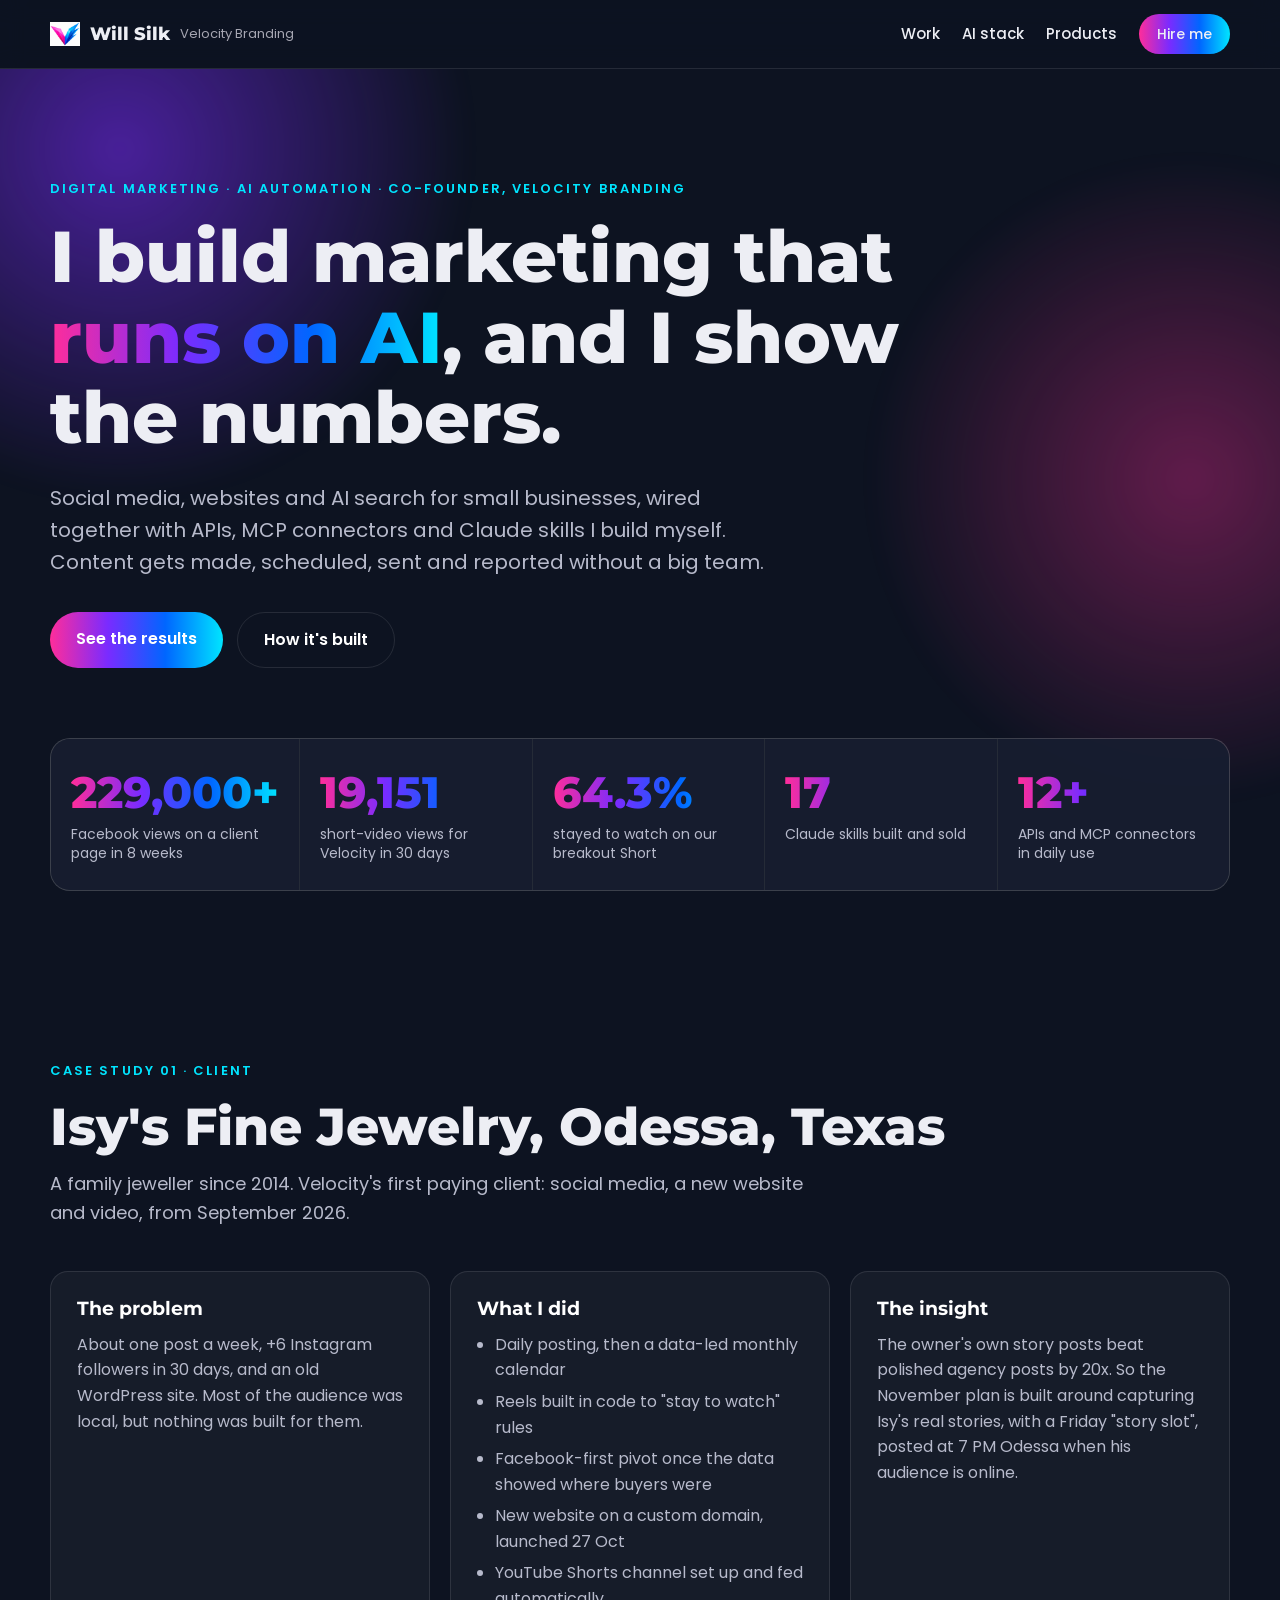
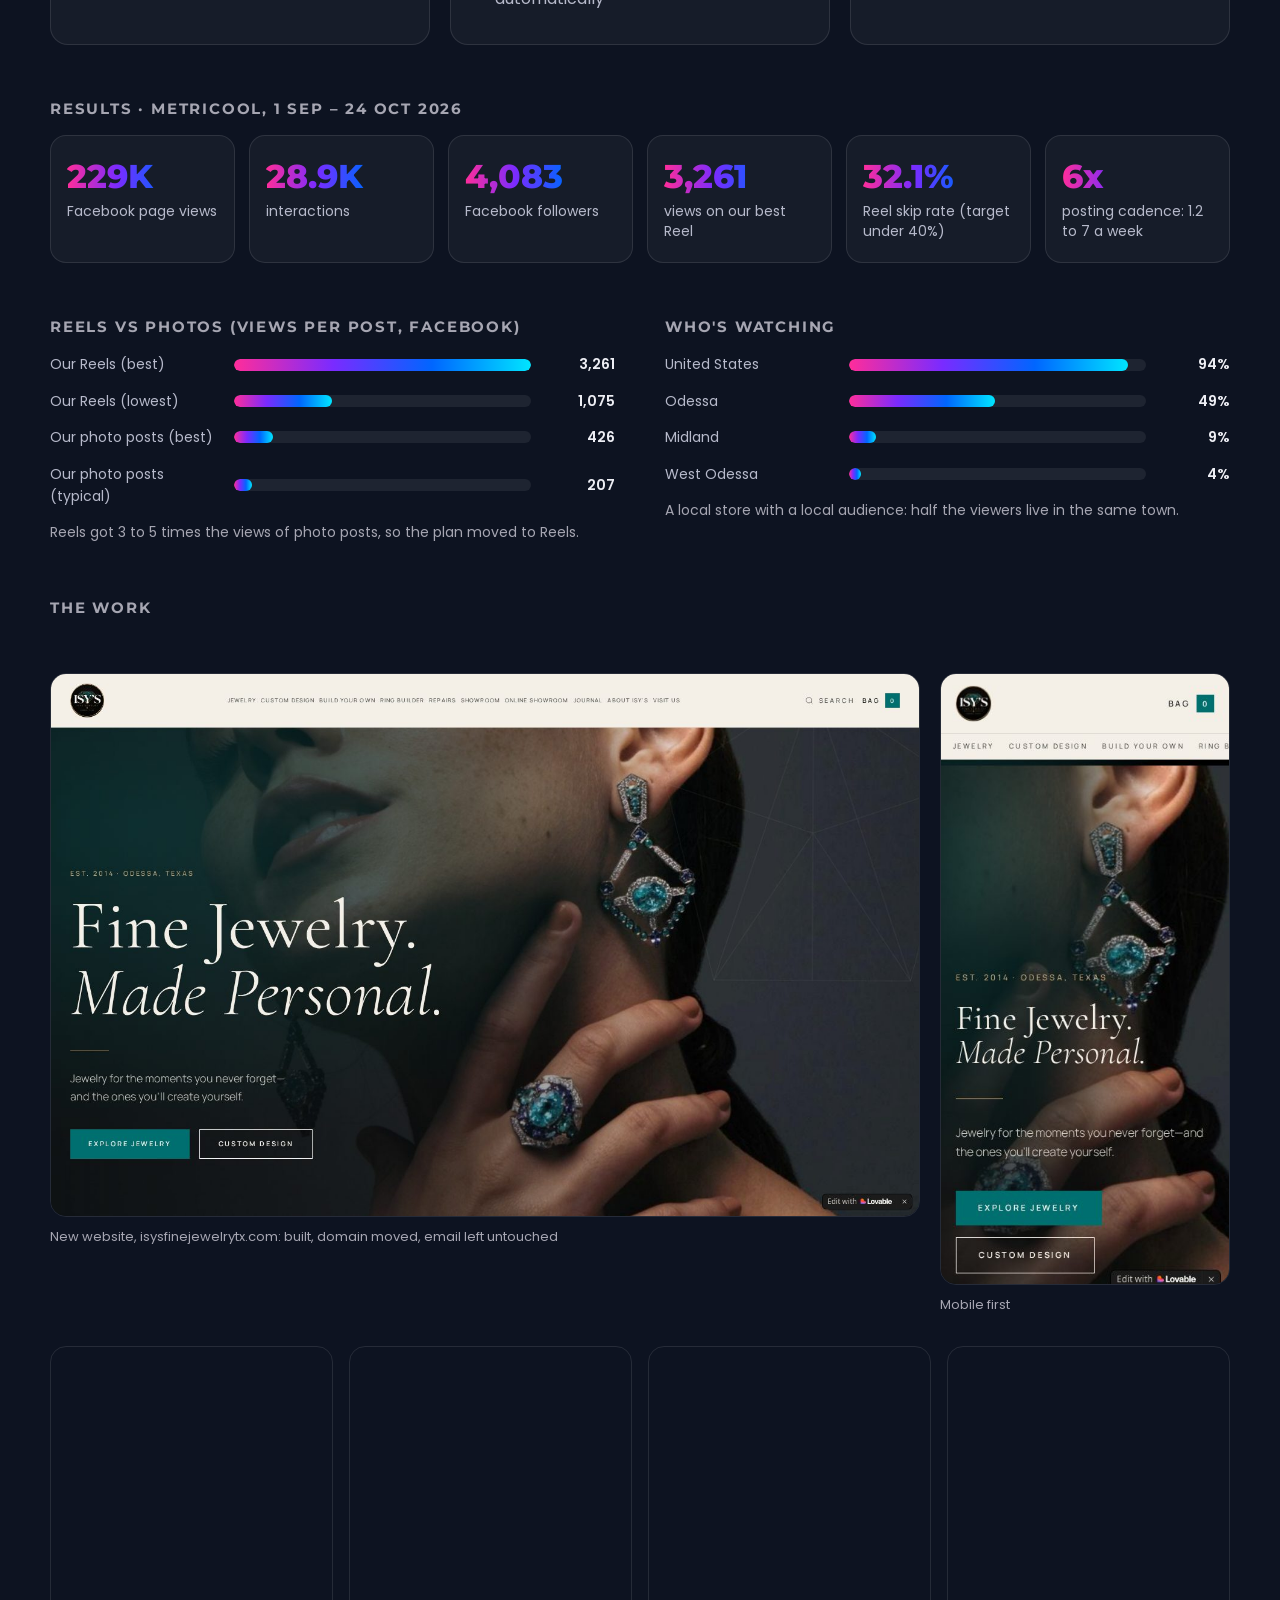
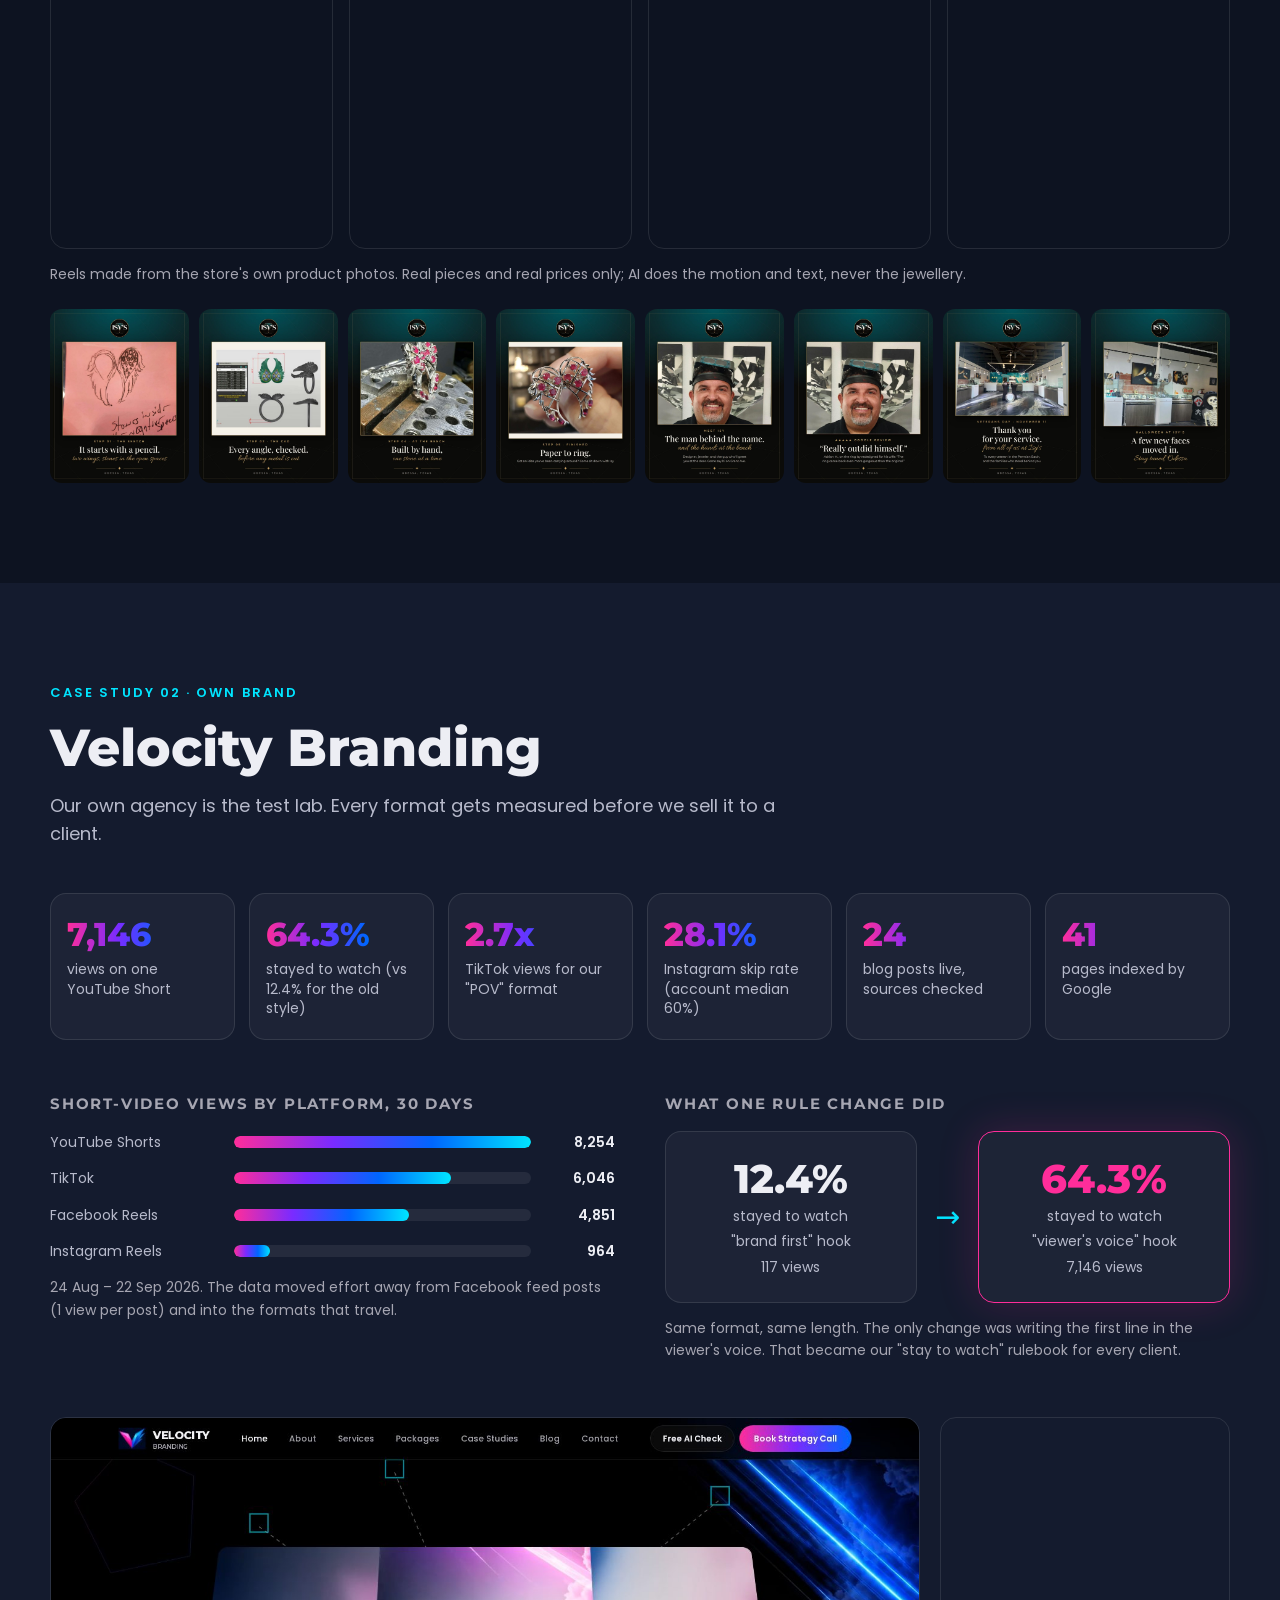
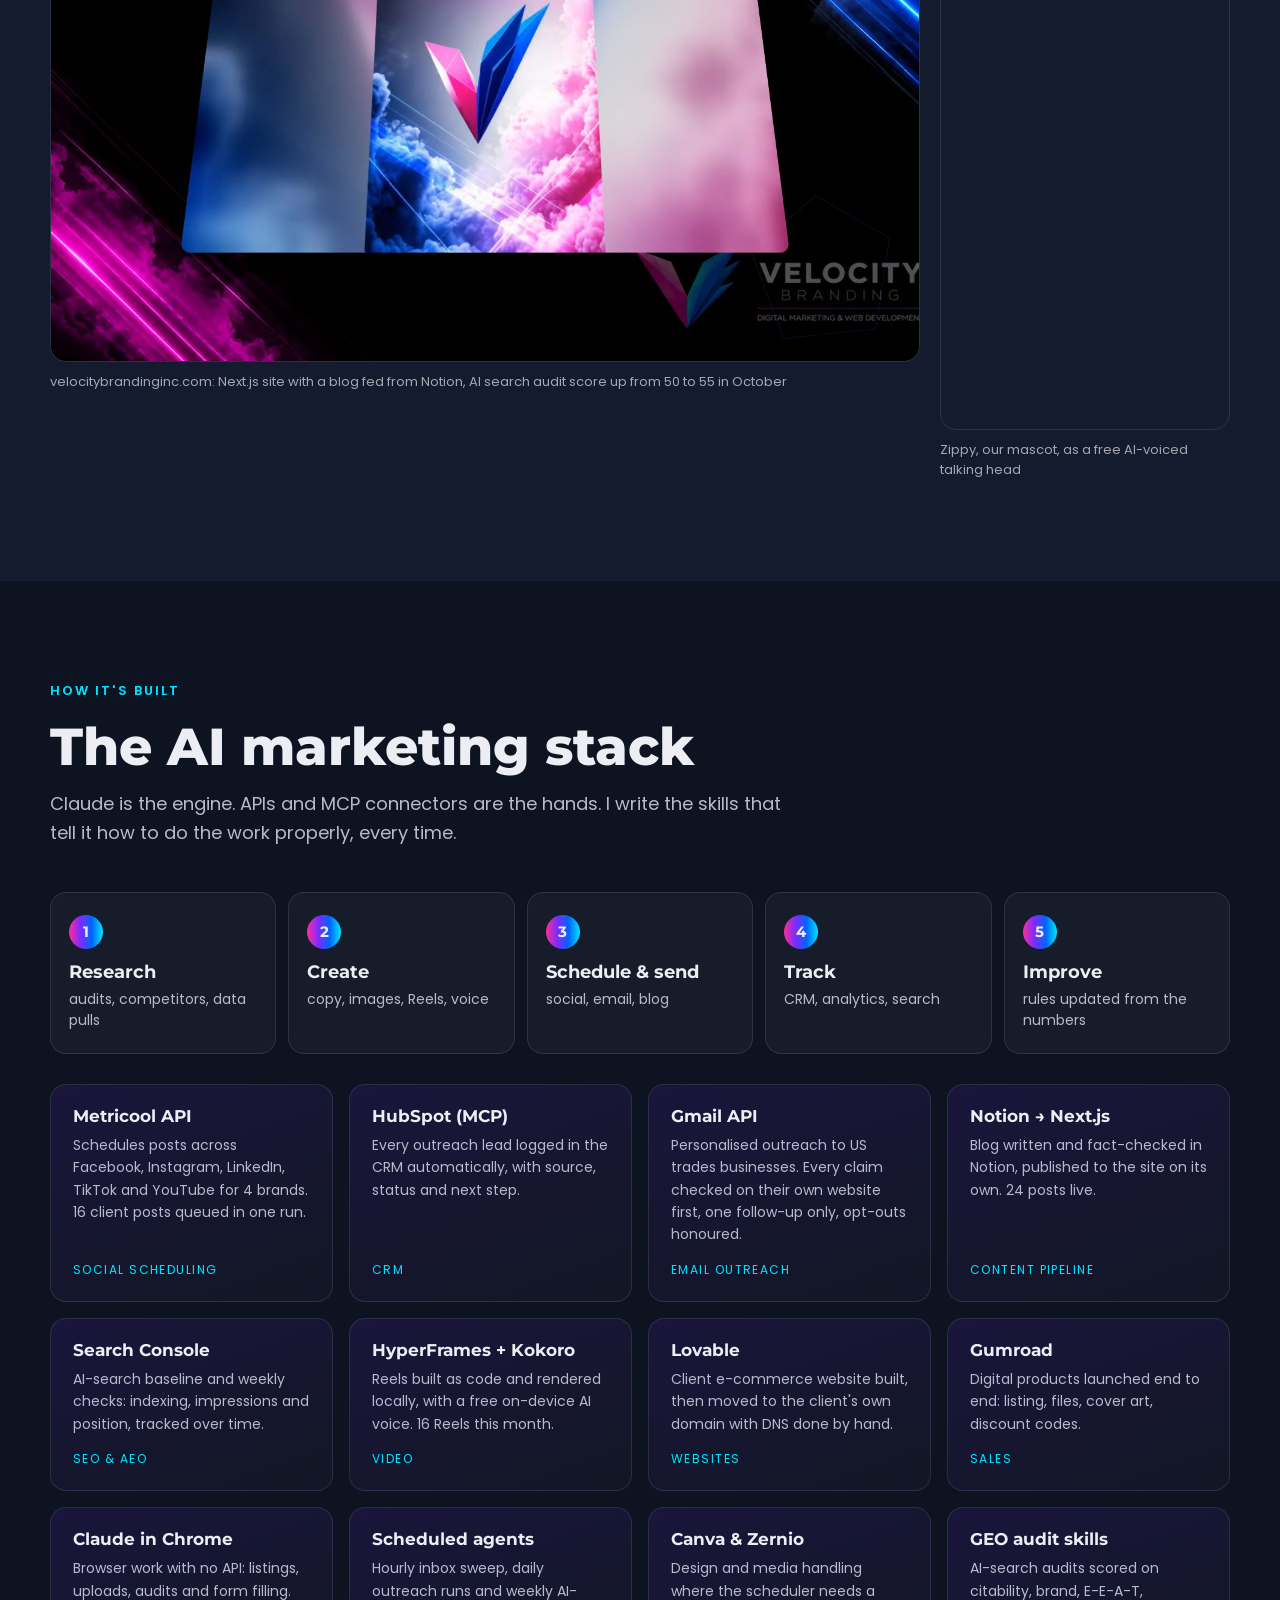
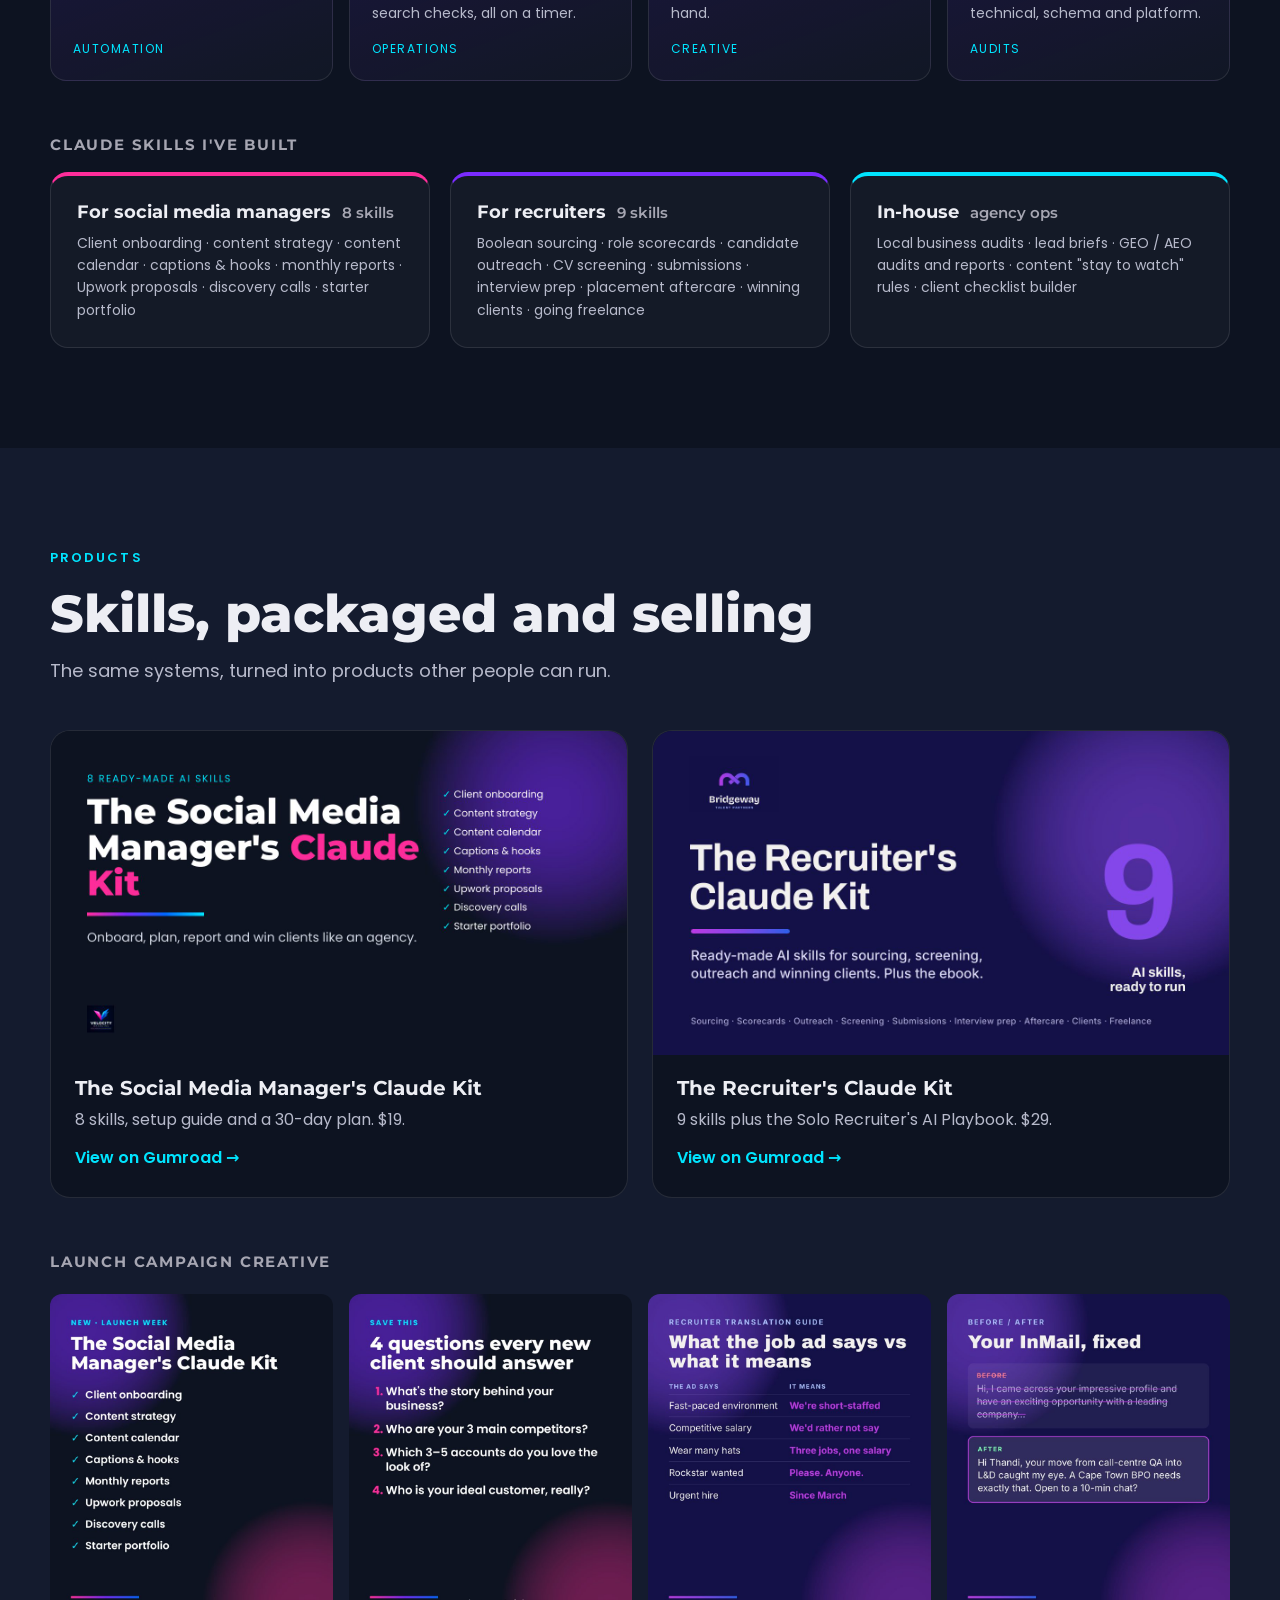
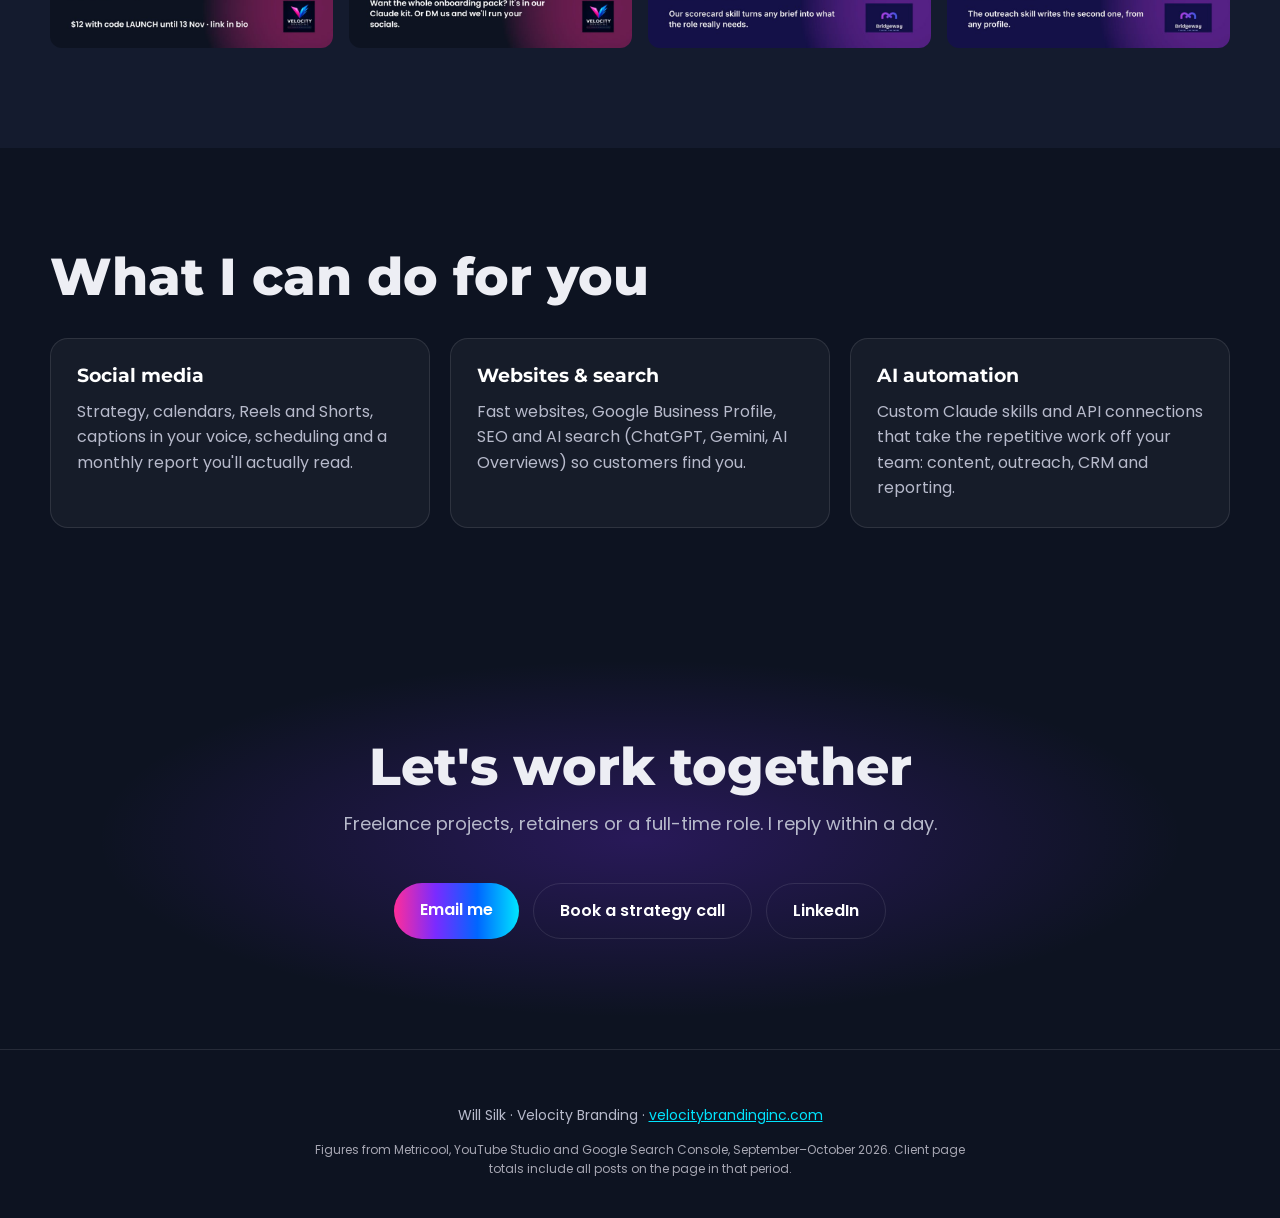
==== index.html @ 56f57a33 "Will Silk digital marketing and AI automation portfolio Co-Authored-By: Claude Opus 5.5 <noreply@ant" ====
<!doctype html>
<html lang="en">
<head>
<meta charset="utf-8">
<meta name="viewport" content="width=device-width, initial-scale=1">
<title>Will Silk · Digital Marketing &amp; AI Automation Portfolio | Velocity Branding</title>
<meta name="description" content="Portfolio of Will Silk, co-founder of Velocity Branding: social media, websites, AI search and Claude-powered marketing automation, with real results.">
<meta property="og:title" content="Will Silk · Digital Marketing & AI Automation Portfolio">
<meta property="og:description" content="Real results from Isy's Fine Jewelry and Velocity Branding, plus the API and Claude skill stack behind them.">
<meta property="og:image" content="assets/img/site-isys.jpg">
<link rel="icon" href="assets/img/vel-icon.png">
<link rel="preconnect" href="https://fonts.googleapis.com">
<link href="https://fonts.googleapis.com/css2?family=Montserrat:wght@600;700;800&family=Poppins:wght@400;500;600&display=swap" rel="stylesheet">
<link rel="stylesheet" href="assets/style.css">
</head>
<body>

<header class="nav">
  <a class="brand" href="#top"><img src="assets/img/vel-icon.png" alt=""><span>Will Silk</span><small>Velocity Branding</small></a>
  <nav>
    <a href="#work">Work</a>
    <a href="#stack">AI stack</a>
    <a href="#products">Products</a>
    <a class="btn small" href="#contact">Hire me</a>
  </nav>
</header>

<main id="top">

<section class="hero">
  <div class="glow g1"></div><div class="glow g2"></div>
  <div class="wrap">
    <p class="eyebrow">Digital marketing · AI automation · Co-founder, Velocity Branding</p>
    <h1>I build marketing that <span class="grad">runs on AI</span>, and I show the numbers.</h1>
    <p class="lede">Social media, websites and AI search for small businesses, wired together with APIs, MCP connectors and Claude skills I build myself. Content gets made, scheduled, sent and reported without a big team.</p>
    <div class="ctas">
      <a class="btn" href="#work">See the results</a>
      <a class="btn ghost" href="#stack">How it's built</a>
    </div>
  </div>
  <div class="wrap stats">
    <div class="stat"><b data-count="229000" data-suffix="+">0</b><span>Facebook views on a client page in 8 weeks</span></div>
    <div class="stat"><b data-count="19151">0</b><span>short-video views for Velocity in 30 days</span></div>
    <div class="stat"><b data-count="64.3" data-decimals="1" data-suffix="%">0</b><span>stayed to watch on our breakout Short</span></div>
    <div class="stat"><b data-count="17">0</b><span>Claude skills built and sold</span></div>
    <div class="stat"><b data-count="12" data-suffix="+">0</b><span>APIs and MCP connectors in daily use</span></div>
  </div>
</section>

<!-- ============ CASE STUDY 1 ============ -->
<section id="work" class="case">
  <div class="wrap">
    <p class="eyebrow">Case study 01 · Client</p>
    <h2>Isy's Fine Jewelry, Odessa, Texas</h2>
    <p class="sub">A family jeweller since 2014. Velocity's first paying client: social media, a new website and video, from September 2026.</p>

    <div class="grid3">
      <div class="card"><h4>The problem</h4><p>About one post a week, +6 Instagram followers in 30 days, and an old WordPress site. Most of the audience was local, but nothing was built for them.</p></div>
      <div class="card"><h4>What I did</h4><ul>
        <li>Daily posting, then a data-led monthly calendar</li>
        <li>Reels built in code to "stay to watch" rules</li>
        <li>Facebook-first pivot once the data showed where buyers were</li>
        <li>New website on a custom domain, launched 27 Oct</li>
        <li>YouTube Shorts channel set up and fed automatically</li>
      </ul></div>
      <div class="card"><h4>The insight</h4><p>The owner's own story posts beat polished agency posts by 20x. So the November plan is built around capturing Isy's real stories, with a Friday "story slot", posted at 7 PM Odessa when his audience is online.</p></div>
    </div>

    <h3 class="mini">Results · Metricool, 1 Sep – 24 Oct 2026</h3>
    <div class="kpis">
      <div class="kpi"><b data-count="229" data-suffix="K">0</b><span>Facebook page views</span></div>
      <div class="kpi"><b data-count="28.9" data-decimals="1" data-suffix="K">0</b><span>interactions</span></div>
      <div class="kpi"><b data-count="4083">0</b><span>Facebook followers</span></div>
      <div class="kpi"><b data-count="3261">0</b><span>views on our best Reel</span></div>
      <div class="kpi"><b data-count="32.1" data-decimals="1" data-suffix="%">0</b><span>Reel skip rate (target under 40%)</span></div>
      <div class="kpi"><b data-count="6" data-suffix="x">0</b><span>posting cadence: 1.2 to 7 a week</span></div>
    </div>

    <div class="split">
      <div>
        <h3 class="mini">Reels vs photos (views per post, Facebook)</h3>
        <div class="bars">
          <div class="bar"><span>Our Reels (best)</span><i style="--w:100%"></i><em>3,261</em></div>
          <div class="bar"><span>Our Reels (lowest)</span><i style="--w:33%"></i><em>1,075</em></div>
          <div class="bar"><span>Our photo posts (best)</span><i style="--w:13%"></i><em>426</em></div>
          <div class="bar"><span>Our photo posts (typical)</span><i style="--w:6%"></i><em>207</em></div>
        </div>
        <p class="note">Reels got 3 to 5 times the views of photo posts, so the plan moved to Reels.</p>
      </div>
      <div>
        <h3 class="mini">Who's watching</h3>
        <div class="bars">
          <div class="bar"><span>United States</span><i style="--w:94%"></i><em>94%</em></div>
          <div class="bar"><span>Odessa</span><i style="--w:49%"></i><em>49%</em></div>
          <div class="bar"><span>Midland</span><i style="--w:9%"></i><em>9%</em></div>
          <div class="bar"><span>West Odessa</span><i style="--w:4%"></i><em>4%</em></div>
        </div>
        <p class="note">A local store with a local audience: half the viewers live in the same town.</p>
      </div>
    </div>

    <h3 class="mini">The work</h3>
    <div class="shots">
      <figure class="wide"><img src="assets/img/site-isys.jpg" alt="Isy's Fine Jewelry new website homepage" loading="lazy"><figcaption>New website, isysfinejewelrytx.com: built, domain moved, email left untouched</figcaption></figure>
      <figure class="phone"><img src="assets/img/site-isys-mobile.jpg" alt="Isy's website on mobile" loading="lazy"><figcaption>Mobile first</figcaption></figure>
    </div>
    <div class="reels">
      <video src="assets/video/isys-hoops.mp4" muted loop playsinline autoplay preload="metadata"></video>
      <video src="assets/video/isys-wings.mp4" muted loop playsinline autoplay preload="metadata"></video>
      <video src="assets/video/isys-clovers.mp4" muted loop playsinline autoplay preload="metadata"></video>
      <video src="assets/video/isys-yellow-halo.mp4" muted loop playsinline autoplay preload="metadata"></video>
    </div>
    <p class="note">Reels made from the store's own product photos. Real pieces and real prices only; AI does the motion and text, never the jewellery.</p>
    <div class="gallery">
      <img src="assets/img/isys-ring-2-sketch.jpg" alt="Custom ring sketch" loading="lazy">
      <img src="assets/img/isys-ring-3-cad.jpg" alt="Custom ring CAD" loading="lazy">
      <img src="assets/img/isys-ring-5-bench.jpg" alt="Ring at the bench" loading="lazy">
      <img src="assets/img/isys-ring-6-finished.jpg" alt="Finished custom ring" loading="lazy">
      <img src="assets/img/isys-nov-meet-isy.jpg" alt="Meet Isy flyer" loading="lazy">
      <img src="assets/img/isys-nov-review-2.jpg" alt="Google review flyer" loading="lazy">
      <img src="assets/img/isys-nov-veterans-day.jpg" alt="Veterans Day flyer" loading="lazy">
      <img src="assets/img/isys-halloween-teaser.jpg" alt="Halloween teaser" loading="lazy">
    </div>
  </div>
</section>

<!-- ============ CASE STUDY 2 ============ -->
<section class="case alt">
  <div class="wrap">
    <p class="eyebrow">Case study 02 · Own brand</p>
    <h2>Velocity Branding</h2>
    <p class="sub">Our own agency is the test lab. Every format gets measured before we sell it to a client.</p>

    <div class="kpis">
      <div class="kpi"><b data-count="7146">0</b><span>views on one YouTube Short</span></div>
      <div class="kpi"><b data-count="64.3" data-decimals="1" data-suffix="%">0</b><span>stayed to watch (vs 12.4% for the old style)</span></div>
      <div class="kpi"><b data-count="2.7" data-decimals="1" data-suffix="x">0</b><span>TikTok views for our "POV" format</span></div>
      <div class="kpi"><b data-count="28.1" data-decimals="1" data-suffix="%">0</b><span>Instagram skip rate (account median 60%)</span></div>
      <div class="kpi"><b data-count="24">0</b><span>blog posts live, sources checked</span></div>
      <div class="kpi"><b data-count="41">0</b><span>pages indexed by Google</span></div>
    </div>

    <div class="split">
      <div>
        <h3 class="mini">Short-video views by platform, 30 days</h3>
        <div class="bars">
          <div class="bar"><span>YouTube Shorts</span><i style="--w:100%"></i><em>8,254</em></div>
          <div class="bar"><span>TikTok</span><i style="--w:73%"></i><em>6,046</em></div>
          <div class="bar"><span>Facebook Reels</span><i style="--w:59%"></i><em>4,851</em></div>
          <div class="bar"><span>Instagram Reels</span><i style="--w:12%"></i><em>964</em></div>
        </div>
        <p class="note">24 Aug – 22 Sep 2026. The data moved effort away from Facebook feed posts (1 view per post) and into the formats that travel.</p>
      </div>
      <div>
        <h3 class="mini">What one rule change did</h3>
        <div class="vs">
          <div><b>12.4%</b><span>stayed to watch<br>"brand first" hook<br>117 views</span></div>
          <div class="arrow">→</div>
          <div class="win"><b>64.3%</b><span>stayed to watch<br>"viewer's voice" hook<br>7,146 views</span></div>
        </div>
        <p class="note">Same format, same length. The only change was writing the first line in the viewer's voice. That became our "stay to watch" rulebook for every client.</p>
      </div>
    </div>

    <div class="shots">
      <figure class="wide"><img src="assets/img/site-velocity.jpg" alt="Velocity Branding website" loading="lazy"><figcaption>velocitybrandinginc.com: Next.js site with a blog fed from Notion, AI search audit score up from 50 to 55 in October</figcaption></figure>
      <figure class="phone"><video src="assets/video/vel-zippy.mp4" muted loop playsinline autoplay preload="metadata"></video><figcaption>Zippy, our mascot, as a free AI-voiced talking head</figcaption></figure>
    </div>
  </div>
</section>

<!-- ============ AI STACK ============ -->
<section id="stack" class="stack">
  <div class="wrap">
    <p class="eyebrow">How it's built</p>
    <h2>The AI marketing stack</h2>
    <p class="sub">Claude is the engine. APIs and MCP connectors are the hands. I write the skills that tell it how to do the work properly, every time.</p>

    <div class="flow">
      <div><b>1</b>Research<span>audits, competitors, data pulls</span></div>
      <div><b>2</b>Create<span>copy, images, Reels, voice</span></div>
      <div><b>3</b>Schedule &amp; send<span>social, email, blog</span></div>
      <div><b>4</b>Track<span>CRM, analytics, search</span></div>
      <div><b>5</b>Improve<span>rules updated from the numbers</span></div>
    </div>

    <div class="tools">
      <div class="tool"><h4>Metricool API</h4><p>Schedules posts across Facebook, Instagram, LinkedIn, TikTok and YouTube for 4 brands. 16 client posts queued in one run.</p><em>Social scheduling</em></div>
      <div class="tool"><h4>HubSpot (MCP)</h4><p>Every outreach lead logged in the CRM automatically, with source, status and next step.</p><em>CRM</em></div>
      <div class="tool"><h4>Gmail API</h4><p>Personalised outreach to US trades businesses. Every claim checked on their own website first, one follow-up only, opt-outs honoured.</p><em>Email outreach</em></div>
      <div class="tool"><h4>Notion → Next.js</h4><p>Blog written and fact-checked in Notion, published to the site on its own. 24 posts live.</p><em>Content pipeline</em></div>
      <div class="tool"><h4>Search Console</h4><p>AI-search baseline and weekly checks: indexing, impressions and position, tracked over time.</p><em>SEO &amp; AEO</em></div>
      <div class="tool"><h4>HyperFrames + Kokoro</h4><p>Reels built as code and rendered locally, with a free on-device AI voice. 16 Reels this month.</p><em>Video</em></div>
      <div class="tool"><h4>Lovable</h4><p>Client e-commerce website built, then moved to the client's own domain with DNS done by hand.</p><em>Websites</em></div>
      <div class="tool"><h4>Gumroad</h4><p>Digital products launched end to end: listing, files, cover art, discount codes.</p><em>Sales</em></div>
      <div class="tool"><h4>Claude in Chrome</h4><p>Browser work with no API: listings, uploads, audits and form filling.</p><em>Automation</em></div>
      <div class="tool"><h4>Scheduled agents</h4><p>Hourly inbox sweep, daily outreach runs and weekly AI-search checks, all on a timer.</p><em>Operations</em></div>
      <div class="tool"><h4>Canva &amp; Zernio</h4><p>Design and media handling where the scheduler needs a hand.</p><em>Creative</em></div>
      <div class="tool"><h4>GEO audit skills</h4><p>AI-search audits scored on citability, brand, E-E-A-T, technical, schema and platform.</p><em>Audits</em></div>
    </div>

    <h3 class="mini">Claude skills I've built</h3>
    <div class="skills">
      <div><h4>For social media managers <small>8 skills</small></h4><p>Client onboarding · content strategy · content calendar · captions &amp; hooks · monthly reports · Upwork proposals · discovery calls · starter portfolio</p></div>
      <div><h4>For recruiters <small>9 skills</small></h4><p>Boolean sourcing · role scorecards · candidate outreach · CV screening · submissions · interview prep · placement aftercare · winning clients · going freelance</p></div>
      <div><h4>In-house <small>agency ops</small></h4><p>Local business audits · lead briefs · GEO / AEO audits and reports · content "stay to watch" rules · client checklist builder</p></div>
    </div>
  </div>
</section>

<!-- ============ PRODUCTS ============ -->
<section id="products" class="products">
  <div class="wrap">
    <p class="eyebrow">Products</p>
    <h2>Skills, packaged and selling</h2>
    <p class="sub">The same systems, turned into products other people can run.</p>
    <div class="prod">
      <a class="pcard" href="https://velocitybrand.gumroad.com/l/eikxg" target="_blank" rel="noopener">
        <img src="assets/img/kit-smm.jpg" alt="The Social Media Manager's Claude Kit" loading="lazy">
        <div><h4>The Social Media Manager's Claude Kit</h4><p>8 skills, setup guide and a 30-day plan. $19.</p><span>View on Gumroad →</span></div>
      </a>
      <a class="pcard" href="https://velocitybrand.gumroad.com/l/iprdfx" target="_blank" rel="noopener">
        <img src="assets/img/kit-recruiter.jpg" alt="The Recruiter's Claude Kit" loading="lazy">
        <div><h4>The Recruiter's Claude Kit</h4><p>9 skills plus the Solo Recruiter's AI Playbook. $29.</p><span>View on Gumroad →</span></div>
      </a>
    </div>
    <h3 class="mini">Launch campaign creative</h3>
    <div class="gallery four">
      <img src="assets/img/vel-i1-launch.jpg" alt="Kit launch post" loading="lazy">
      <img src="assets/img/vel-i2-questions.jpg" alt="Four onboarding questions post" loading="lazy">
      <img src="assets/img/bw-i1-job-ad.jpg" alt="Job ad translation post" loading="lazy">
      <img src="assets/img/bw-i2-outreach.jpg" alt="Before and after outreach post" loading="lazy">
    </div>
  </div>
</section>

<!-- ============ SERVICES ============ -->
<section class="services">
  <div class="wrap">
    <h2>What I can do for you</h2>
    <div class="grid3">
      <div class="card"><h4>Social media</h4><p>Strategy, calendars, Reels and Shorts, captions in your voice, scheduling and a monthly report you'll actually read.</p></div>
      <div class="card"><h4>Websites &amp; search</h4><p>Fast websites, Google Business Profile, SEO and AI search (ChatGPT, Gemini, AI Overviews) so customers find you.</p></div>
      <div class="card"><h4>AI automation</h4><p>Custom Claude skills and API connections that take the repetitive work off your team: content, outreach, CRM and reporting.</p></div>
    </div>
  </div>
</section>

<section id="contact" class="contact">
  <div class="wrap">
    <h2>Let's work together</h2>
    <p class="sub">Freelance projects, retainers or a full-time role. I reply within a day.</p>
    <div class="ctas center">
      <a class="btn" href="mailto:marketing.velocitybranding@gmail.com">Email me</a>
      <a class="btn ghost" href="https://velocitybrandinginc.com/contact" target="_blank" rel="noopener">Book a strategy call</a>
      <a class="btn ghost" href="https://www.linkedin.com/in/willsilk" target="_blank" rel="noopener">LinkedIn</a>
    </div>
  </div>
</section>

</main>

<footer>
  <p>Will Silk · Velocity Branding · <a href="https://velocitybrandinginc.com">velocitybrandinginc.com</a></p>
  <p class="small">Figures from Metricool, YouTube Studio and Google Search Console, September–October 2026. Client page totals include all posts on the page in that period.</p>
</footer>

<script src="assets/main.js"></script>
</body>
</html>
---- assets/style.css ----
:root {
  --ink: #0D1321; --ink2: #141b2e; --line: rgba(255,255,255,.1);
  --pink: #FF2D9A; --purple: #7A2BFF; --blue: #0066FF; --cyan: #00E5FF; --grey: #A6A6B2;
  --text: #EDEEF4; --muted: #b7bacb;
  --grad: linear-gradient(90deg, var(--pink), var(--purple), var(--blue), var(--cyan));
}
* { box-sizing: border-box; }
html { scroll-behavior: smooth; }
body { margin: 0; background: var(--ink); color: var(--text); font: 16px/1.6 Poppins, system-ui, sans-serif; -webkit-font-smoothing: antialiased; }
img, video { max-width: 100%; display: block; }
a { color: var(--cyan); }
h1, h2, h3, h4 { font-family: Montserrat, sans-serif; line-height: 1.12; margin: 0; }
.wrap { width: min(1180px, 100% - 32px); margin: 0 auto; position: relative; }

/* nav */
.nav { position: sticky; top: 0; z-index: 10; display: flex; align-items: center; justify-content: space-between; gap: 16px;
  padding: 14px max(16px, calc((100% - 1180px) / 2)); background: rgba(13,19,33,.82); backdrop-filter: blur(12px); border-bottom: 1px solid var(--line); }
.brand { display: flex; align-items: center; gap: 10px; color: var(--text); text-decoration: none; }
.brand img { width: 30px; }
.brand span { font: 800 18px Montserrat; }
.brand small { color: var(--grey); font-size: 13px; }
.nav nav { display: flex; align-items: center; gap: 22px; }
.nav nav a { color: var(--text); text-decoration: none; font-weight: 500; font-size: 15px; }
.nav nav a:hover { color: var(--cyan); }

.btn { display: inline-block; padding: 14px 26px; border-radius: 999px; background: var(--grad); color: #fff; font-weight: 600; text-decoration: none; transition: transform .2s, box-shadow .2s; }
.btn:hover { transform: translateY(-2px); box-shadow: 0 10px 30px rgba(255,45,154,.3); }
.btn.ghost { background: transparent; border: 1.5px solid var(--line); }
.btn.ghost:hover { border-color: var(--cyan); box-shadow: none; }
.btn.small { padding: 9px 18px; font-size: 14px; }

/* hero */
.hero { position: relative; overflow: hidden; padding: 110px 0 70px; }
.glow { position: absolute; border-radius: 50%; filter: blur(10px); pointer-events: none; }
.g1 { width: 760px; height: 760px; left: -260px; top: -300px; background: radial-gradient(circle, rgba(122,43,255,.55), transparent 65%); }
.g2 { width: 700px; height: 700px; right: -260px; top: 60px; background: radial-gradient(circle, rgba(255,45,154,.35), transparent 65%); }
.eyebrow { color: var(--cyan); text-transform: uppercase; letter-spacing: .16em; font-size: 13px; font-weight: 600; margin: 0 0 16px; }
.hero h1 { font-size: clamp(38px, 6vw, 72px); font-weight: 800; max-width: 920px; }
.grad { background: var(--grad); -webkit-background-clip: text; background-clip: text; color: transparent; }
.lede { font-size: clamp(17px, 2vw, 20px); color: var(--muted); max-width: 720px; margin: 24px 0 34px; }
.ctas { display: flex; flex-wrap: wrap; gap: 14px; }
.ctas.center { justify-content: center; }
.stats { display: grid; grid-template-columns: repeat(5, 1fr); gap: 1px; margin-top: 70px; background: var(--line); border: 1px solid var(--line); border-radius: 20px; overflow: hidden; }
.stat { background: rgba(20,27,46,.9); padding: 26px 20px; }
.stat b, .kpi b { display: block; font: 800 clamp(30px, 3.6vw, 44px) Montserrat; background: var(--grad); -webkit-background-clip: text; background-clip: text; color: transparent; }
.stat span, .kpi span { color: var(--muted); font-size: 14px; line-height: 1.4; display: block; margin-top: 6px; }

/* sections */
section { padding: 100px 0; }
.case.alt, .products { background: var(--ink2); }
h2 { font-size: clamp(32px, 4.4vw, 52px); font-weight: 800; }
.sub { color: var(--muted); font-size: 18px; max-width: 760px; margin: 14px 0 44px; }
h3.mini { font-size: 15px; text-transform: uppercase; letter-spacing: .12em; color: var(--grey); margin: 56px 0 18px; font-weight: 700; }
.grid3 { display: grid; grid-template-columns: repeat(3, 1fr); gap: 20px; }
.card { background: rgba(255,255,255,.04); border: 1px solid var(--line); border-radius: 18px; padding: 26px; }
.card h4 { font-size: 19px; margin-bottom: 12px; color: #fff; }
.card p, .card li { color: var(--muted); margin: 0; }
.card ul { margin: 0; padding-left: 18px; }
.card li { margin-bottom: 6px; }

.kpis { display: grid; grid-template-columns: repeat(6, 1fr); gap: 14px; }
.kpi { background: rgba(255,255,255,.04); border: 1px solid var(--line); border-radius: 16px; padding: 20px 16px; }
.kpi b { font-size: clamp(26px, 2.6vw, 36px); }

.split { display: grid; grid-template-columns: 1fr 1fr; gap: 50px; }
.bars { display: grid; gap: 14px; }
.bar { display: grid; grid-template-columns: 170px 1fr 70px; align-items: center; gap: 14px; font-size: 14px; }
.bar span { color: var(--muted); }
.bar i { height: 12px; border-radius: 99px; background: rgba(255,255,255,.07); position: relative; overflow: hidden; }
.bar i::after { content: ""; position: absolute; inset: 0; width: 0; background: var(--grad); border-radius: 99px; transition: width 1.4s cubic-bezier(.2,.8,.2,1); }
.bar.on i::after { width: var(--w); }
.bar em { font-style: normal; font-weight: 600; text-align: right; }
.note { color: var(--grey); font-size: 14px; margin: 14px 0 0; }

.vs { display: flex; align-items: center; gap: 18px; }
.vs > div { flex: 1; text-align: center; padding: 22px; border-radius: 16px; background: rgba(255,255,255,.04); border: 1px solid var(--line); }
.vs .arrow { flex: 0; background: none; border: 0; font-size: 30px; color: var(--cyan); padding: 0; }
.vs .win { border-color: var(--pink); box-shadow: 0 0 40px rgba(255,45,154,.18); }
.vs b { font: 800 40px Montserrat; display: block; }
.vs .win b { color: var(--pink); }
.vs span { color: var(--muted); font-size: 14px; }

.shots { display: grid; grid-template-columns: 3fr 1fr; gap: 20px; margin-top: 56px; align-items: start; }
figure { margin: 0; }
figure img, figure video { border-radius: 16px; border: 1px solid var(--line); width: 100%; }
.phone img, .phone video { aspect-ratio: 9/19; object-fit: cover; object-position: top; }
figcaption { color: var(--grey); font-size: 13px; margin-top: 10px; }
.reels { display: grid; grid-template-columns: repeat(4, 1fr); gap: 16px; margin-top: 30px; }
.reels video { border-radius: 16px; aspect-ratio: 9/16; object-fit: cover; border: 1px solid var(--line); width: 100%; }
.gallery { display: grid; grid-template-columns: repeat(8, 1fr); gap: 10px; margin-top: 24px; }
.gallery.four { grid-template-columns: repeat(4, 1fr); gap: 16px; }
.gallery img { border-radius: 12px; aspect-ratio: 4/5; object-fit: cover; width: 100%; transition: transform .3s; }
.gallery img:hover { transform: scale(1.04); }

/* stack */
.flow { display: grid; grid-template-columns: repeat(5, 1fr); gap: 12px; counter-reset: s; }
.flow div { position: relative; padding: 22px 18px; border-radius: 16px; background: rgba(255,255,255,.04); border: 1px solid var(--line); font: 700 18px Montserrat; }
.flow b { display: grid; place-items: center; width: 34px; height: 34px; border-radius: 50%; background: var(--grad); font-size: 15px; margin-bottom: 12px; }
.flow span { display: block; font: 400 14px Poppins; color: var(--muted); margin-top: 6px; }
.tools { display: grid; grid-template-columns: repeat(4, 1fr); gap: 16px; margin-top: 30px; }
.tool { padding: 22px; border-radius: 16px; background: linear-gradient(160deg, rgba(122,43,255,.12), rgba(255,255,255,.02)); border: 1px solid var(--line); display: flex; flex-direction: column; }
.tool h4 { font-size: 17px; margin-bottom: 8px; }
.tool p { color: var(--muted); font-size: 14px; margin: 0 0 14px; flex: 1; }
.tool em { font-style: normal; font-size: 12px; text-transform: uppercase; letter-spacing: .12em; color: var(--cyan); }
.skills { display: grid; grid-template-columns: repeat(3, 1fr); gap: 20px; }
.skills div { padding: 26px; border-radius: 18px; border: 1px solid var(--line); border-top: 4px solid var(--pink); background: rgba(255,255,255,.03); }
.skills div:nth-child(2) { border-top-color: var(--purple); }
.skills div:nth-child(3) { border-top-color: var(--cyan); }
.skills h4 { font-size: 18px; margin-bottom: 10px; }
.skills small { color: var(--grey); font-weight: 600; margin-left: 6px; }
.skills p { color: var(--muted); font-size: 14px; margin: 0; }

/* products */
.prod { display: grid; grid-template-columns: 1fr 1fr; gap: 24px; }
.pcard { display: block; text-decoration: none; color: var(--text); border-radius: 20px; overflow: hidden; border: 1px solid var(--line); background: var(--ink); transition: transform .25s, border-color .25s; }
.pcard:hover { transform: translateY(-4px); border-color: var(--pink); }
.pcard div { padding: 22px 24px 26px; }
.pcard h4 { font-size: 20px; }
.pcard p { color: var(--muted); margin: 8px 0 12px; }
.pcard span { color: var(--cyan); font-weight: 600; }

.contact { text-align: center; padding: 110px 0; background: radial-gradient(ellipse at center, rgba(122,43,255,.25), transparent 60%); }
.contact .sub { margin-left: auto; margin-right: auto; }
footer { text-align: center; padding: 40px 16px; border-top: 1px solid var(--line); color: var(--muted); font-size: 14px; }
footer .small { font-size: 12px; color: var(--grey); max-width: 680px; margin: 8px auto 0; }

.reveal { opacity: 0; transform: translateY(24px); transition: opacity .7s, transform .7s; }
.reveal.on { opacity: 1; transform: none; }
@media (prefers-reduced-motion: reduce) { .reveal { opacity: 1; transform: none; transition: none; } .bar i::after { transition: none; } }

@media (max-width: 980px) {
  .stats { grid-template-columns: repeat(2, 1fr); }
  .stats .stat:last-child { grid-column: span 2; }
  .kpis { grid-template-columns: repeat(3, 1fr); }
  .grid3, .skills, .split, .prod { grid-template-columns: 1fr; }
  .tools { grid-template-columns: repeat(2, 1fr); }
  .flow { grid-template-columns: 1fr 1fr; }
  .gallery { grid-template-columns: repeat(4, 1fr); }
  .reels { grid-template-columns: repeat(2, 1fr); }
  .shots { grid-template-columns: 1fr; }
  .shots .phone { max-width: 280px; }
}
@media (max-width: 600px) {
  section { padding: 70px 0; }
  .hero { padding-top: 70px; }
  .nav nav a:not(.btn) { display: none; }
  .brand small { display: none; }
  .kpis { grid-template-columns: repeat(2, 1fr); }
  .tools, .flow { grid-template-columns: 1fr; }
  .gallery.four { grid-template-columns: repeat(2, 1fr); }
  .bar { grid-template-columns: 110px 1fr 56px; font-size: 13px; }
  .vs { flex-direction: column; }
  .vs .arrow { transform: rotate(90deg); }
}
.services h2 { margin-bottom: 32px; }
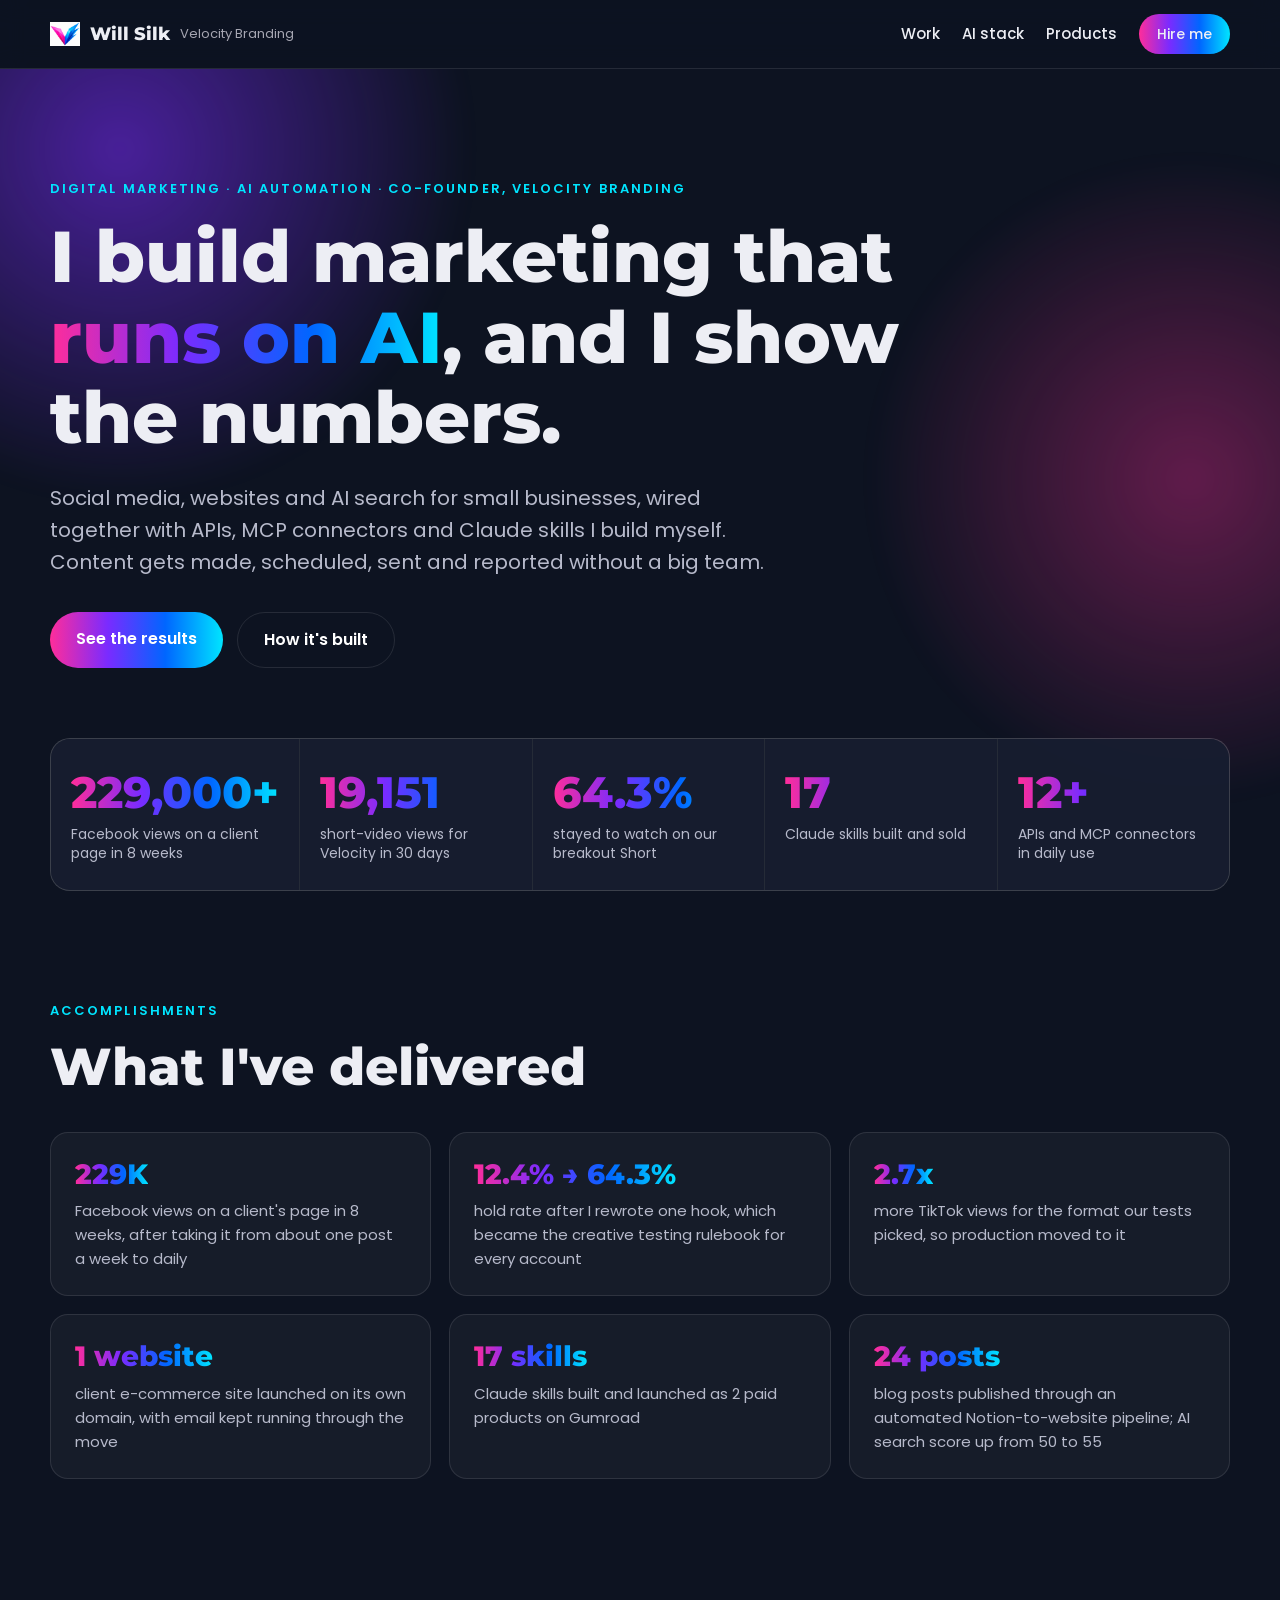
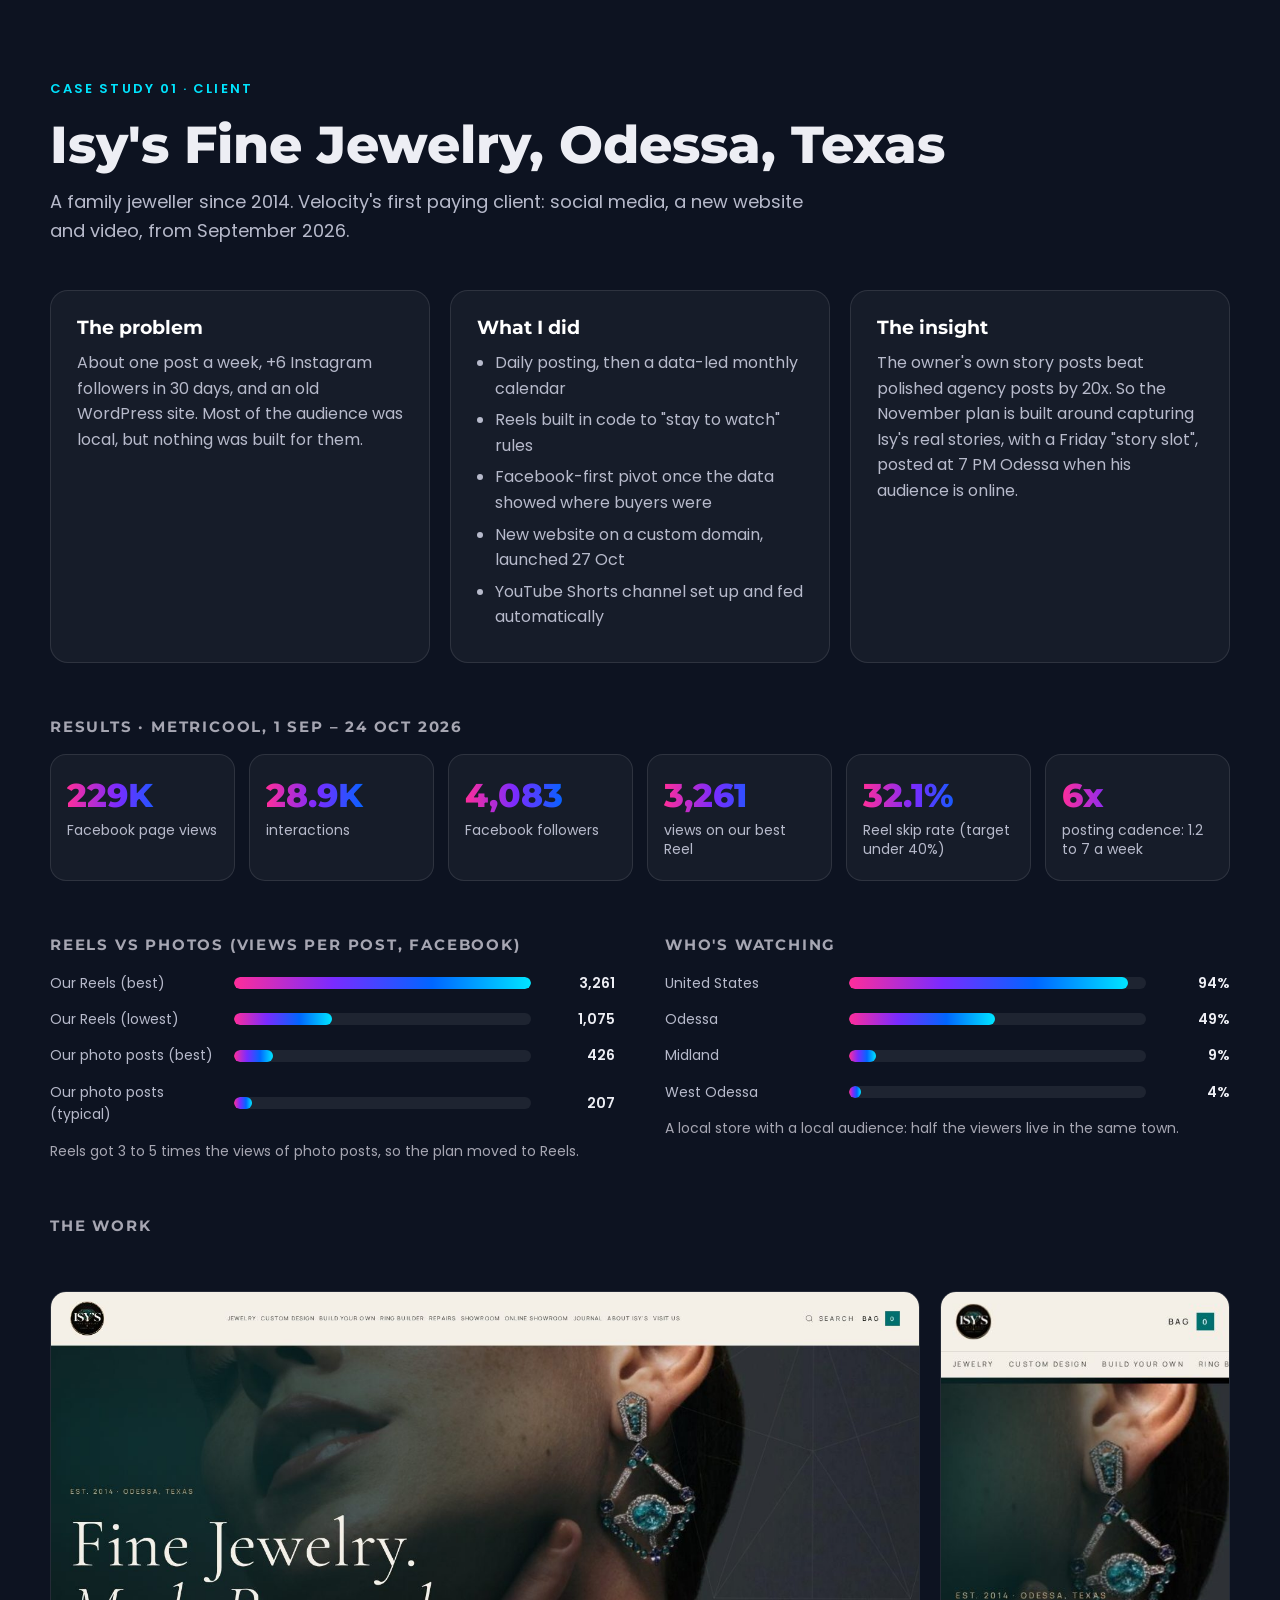
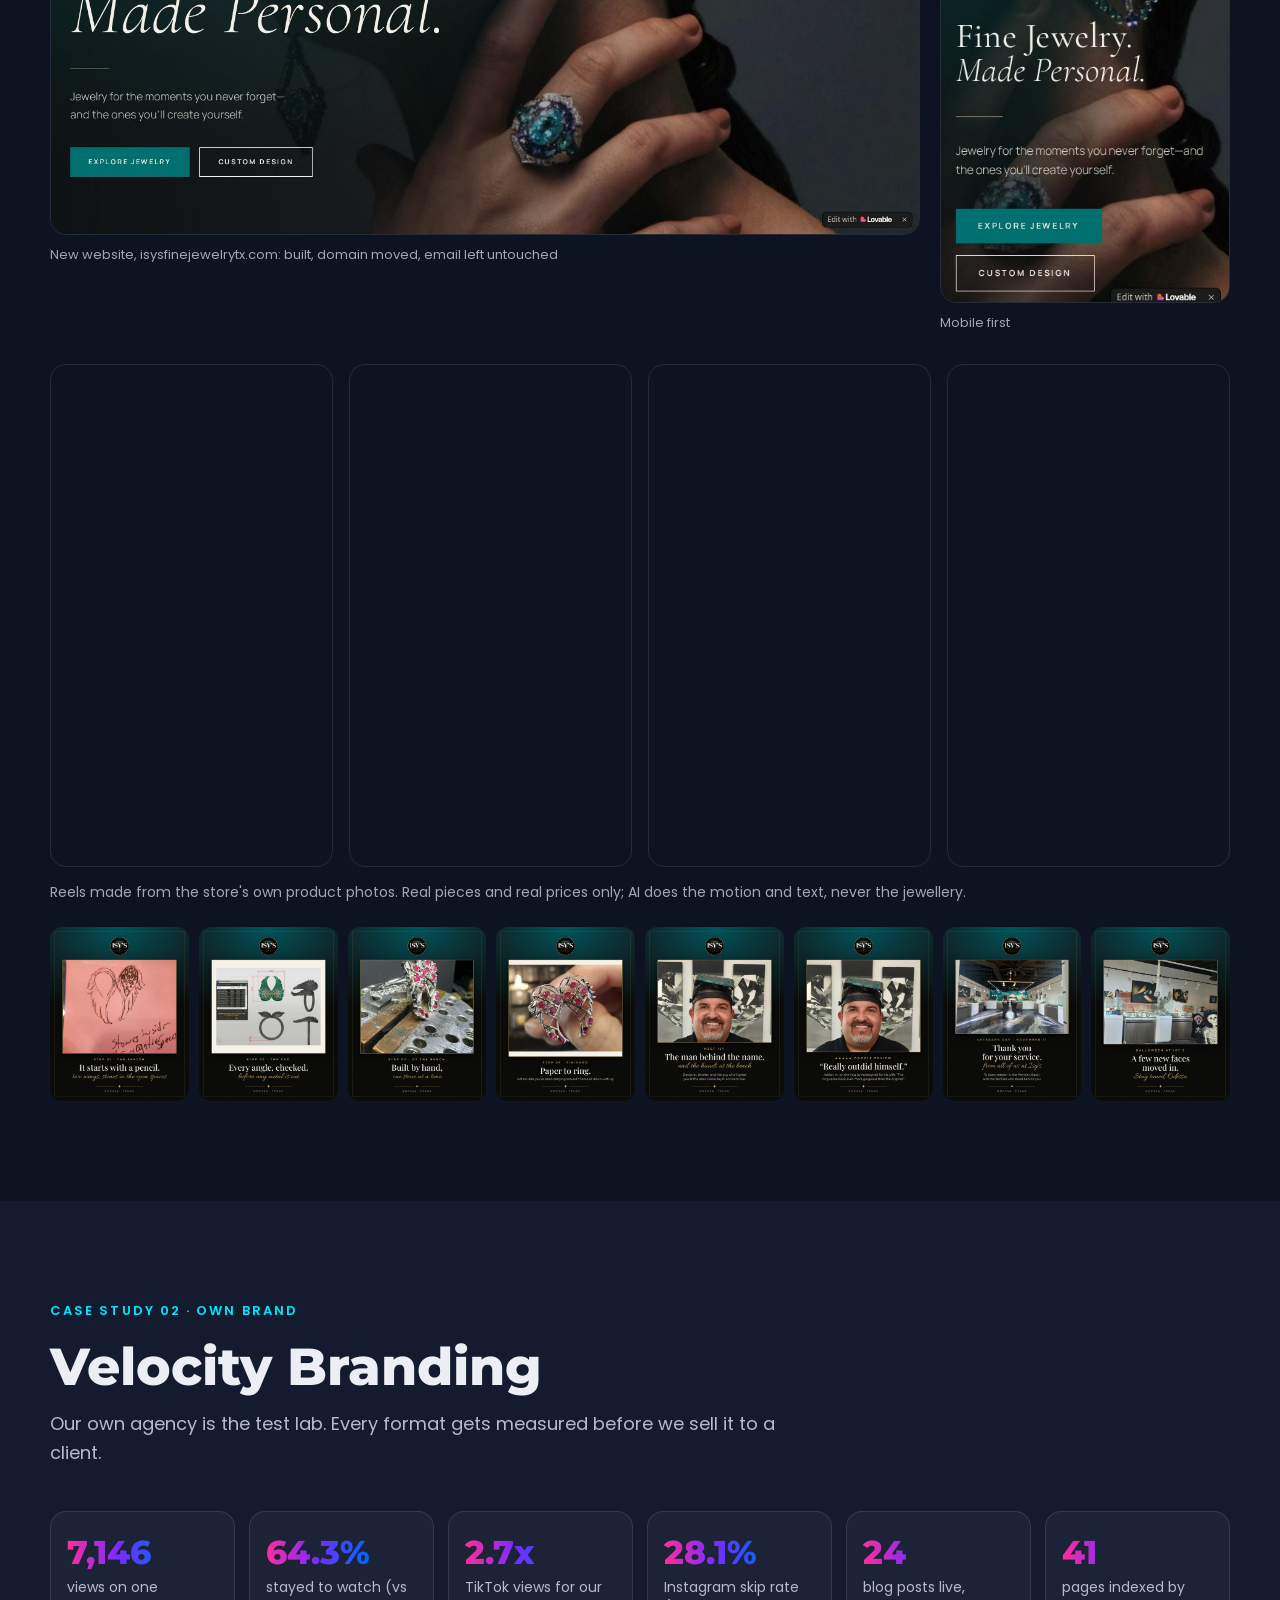
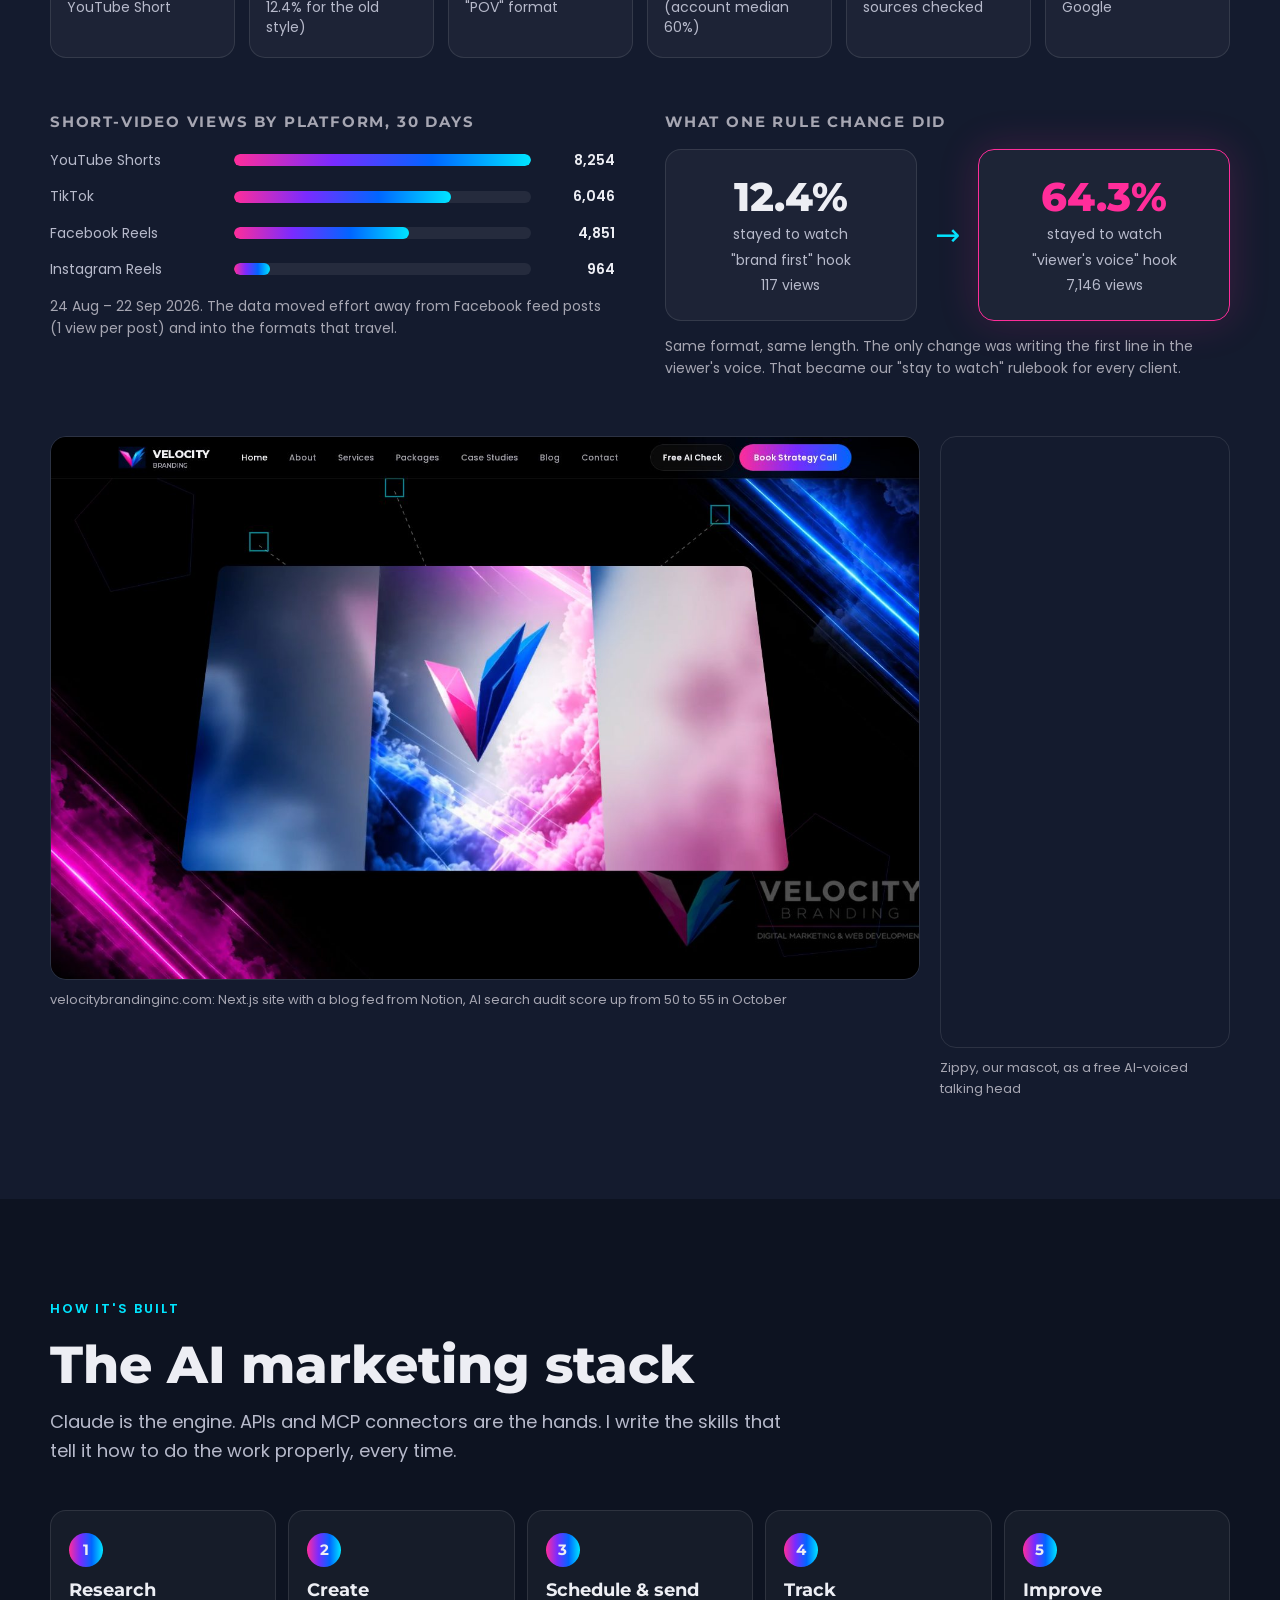
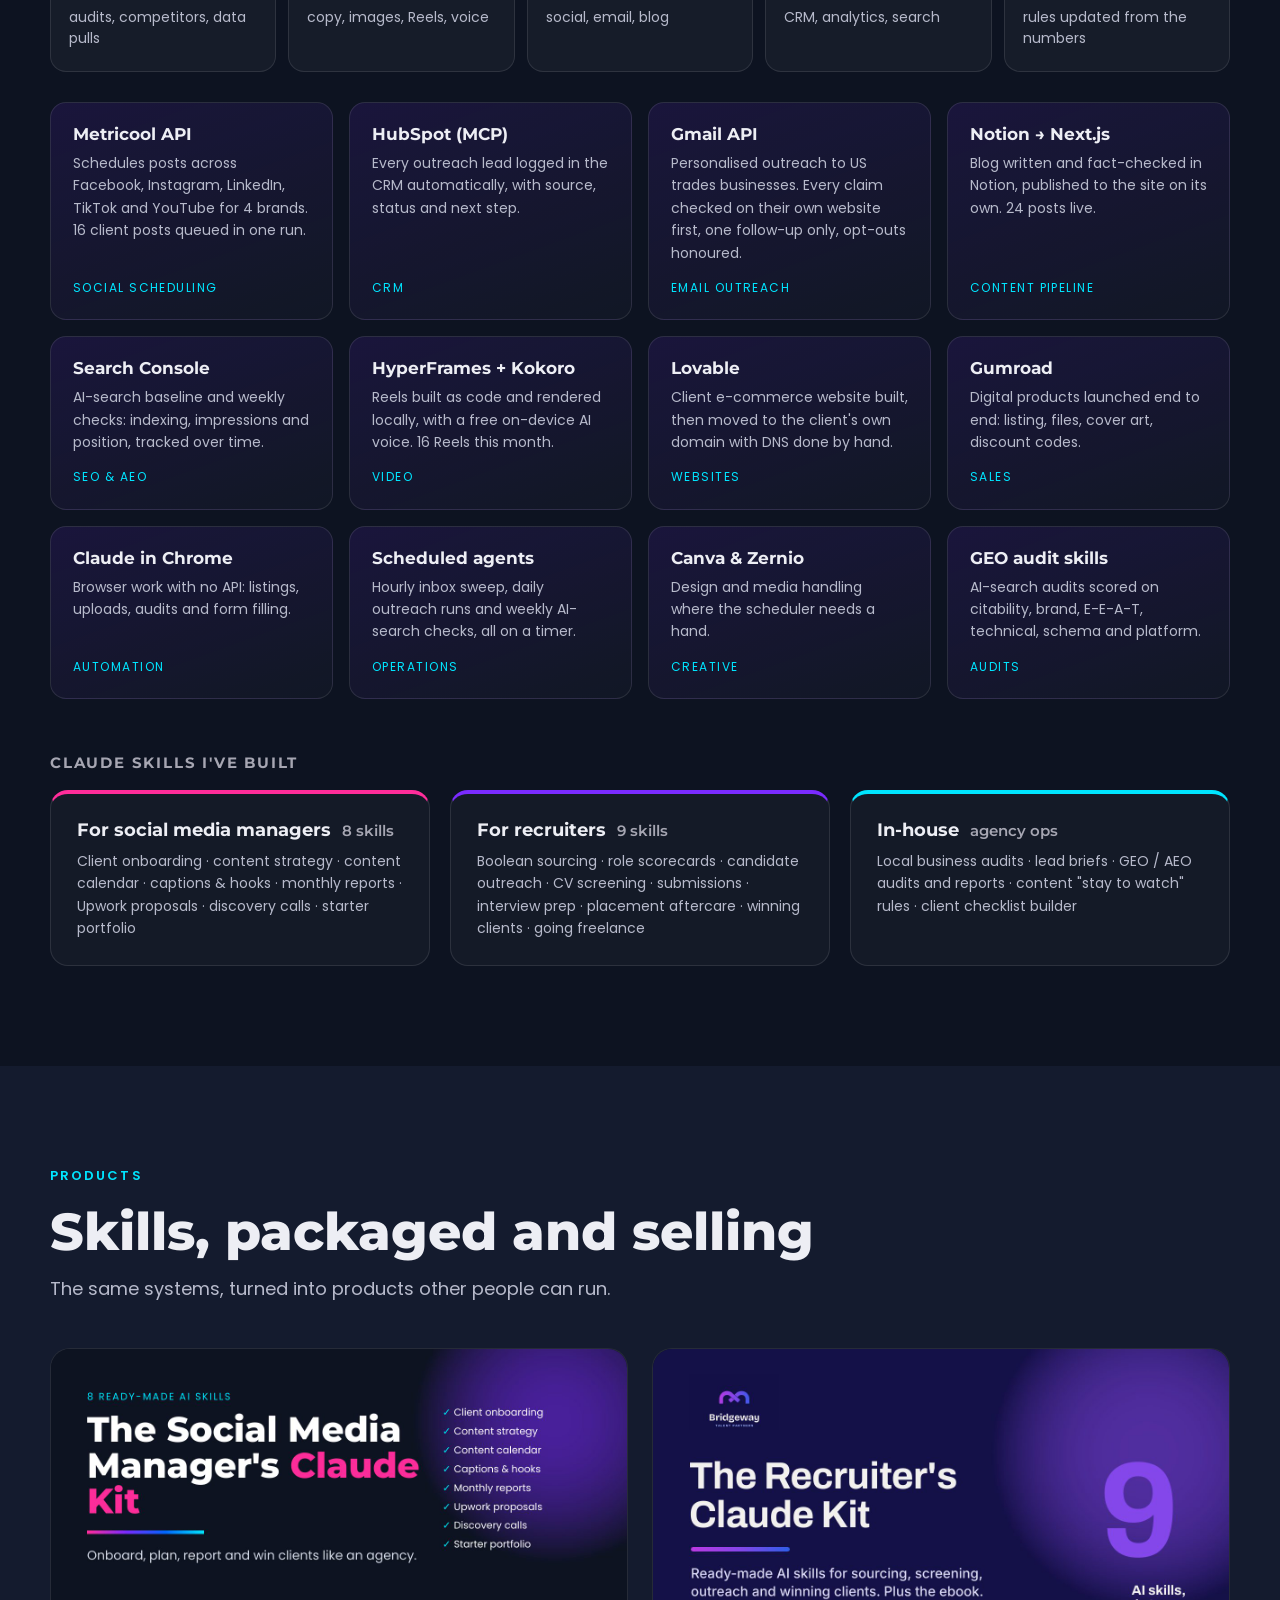
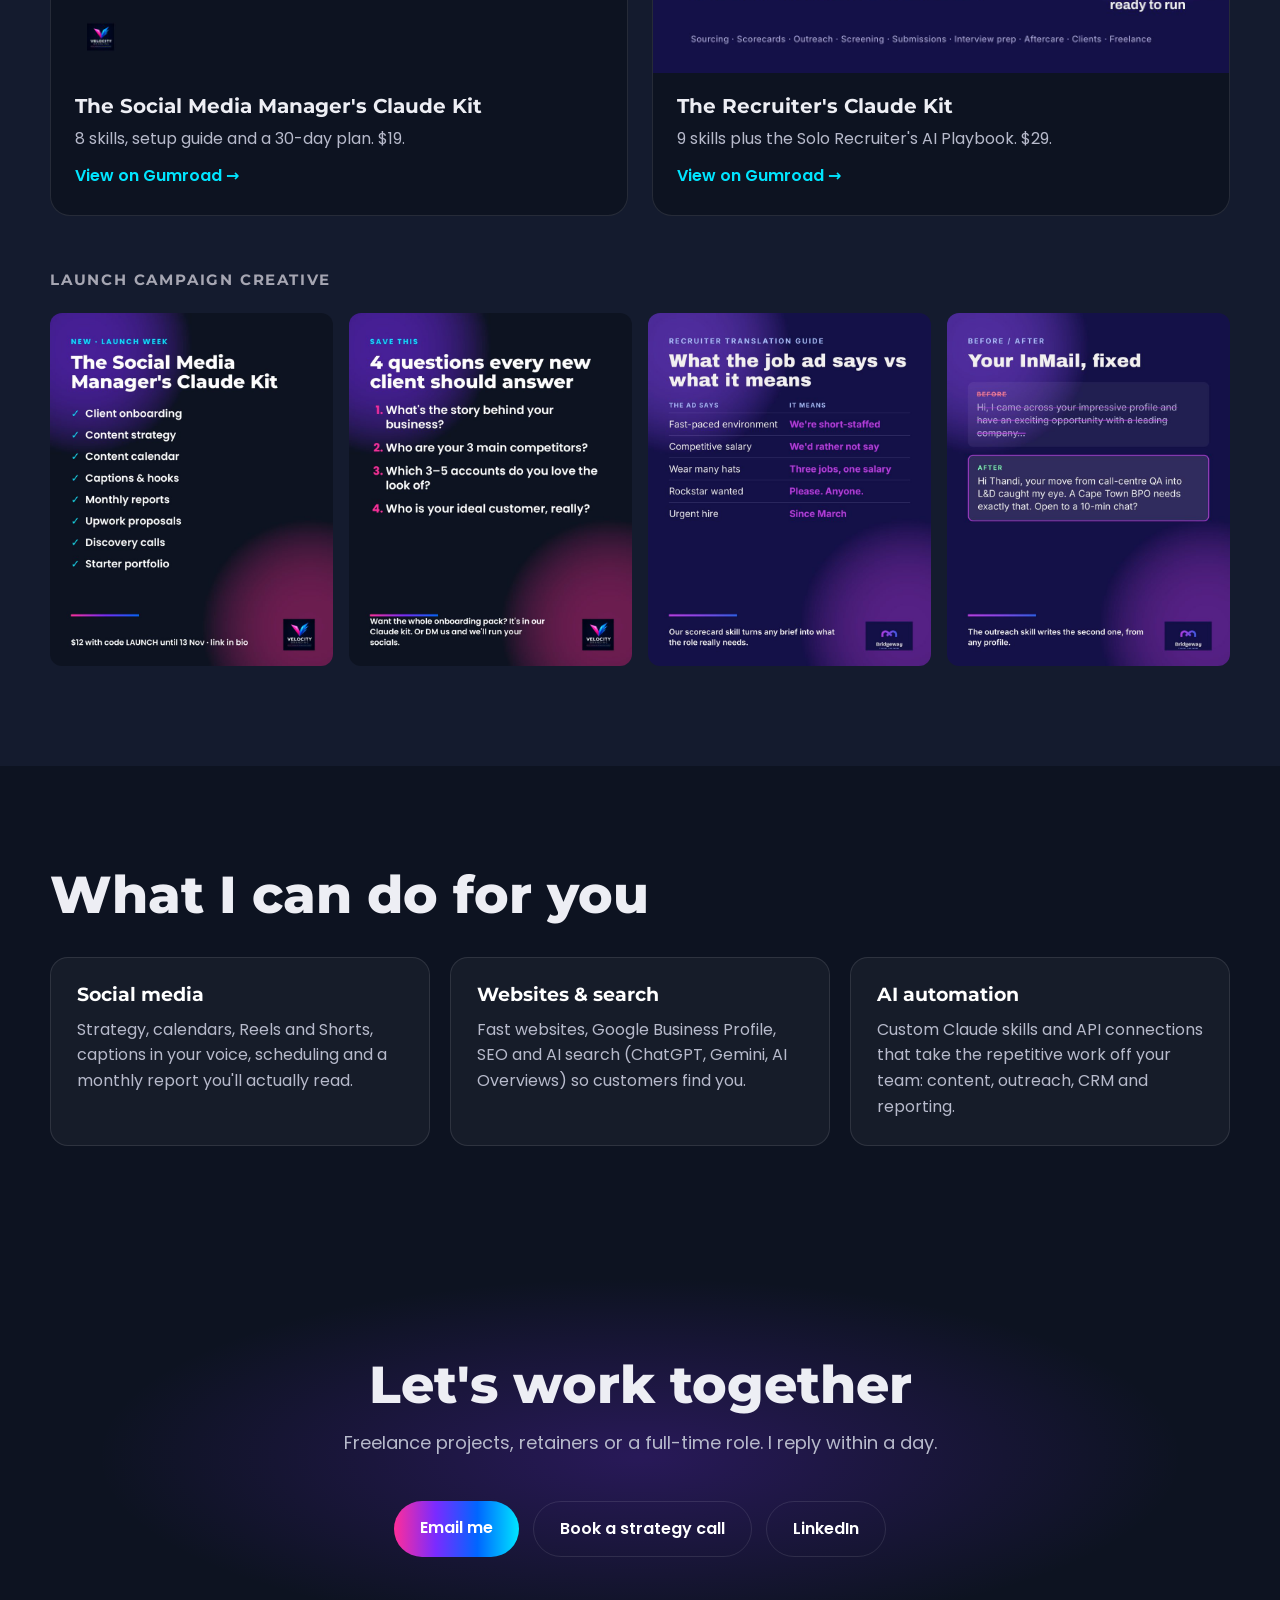
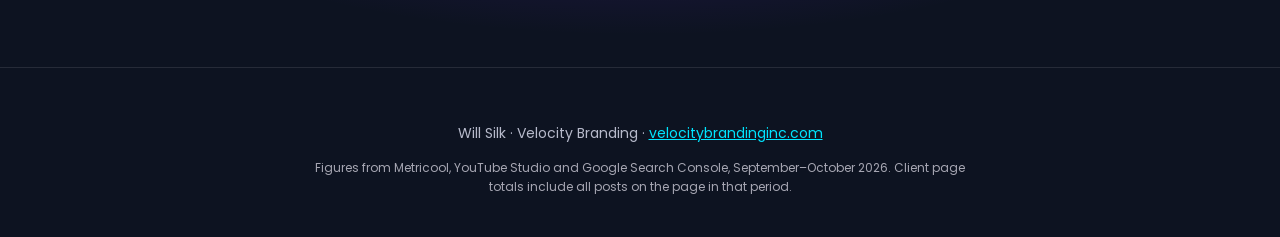
==== commit 6d1fab10: "Add accomplishments section and Clutch Media application page Co-Authored-By: Claude Opus 5.5 <norep" ====
--- a/index.html
+++ b/index.html
@@ -47,6 +47,21 @@
   </div>
 </section>
 
+<section class="wins">
+  <div class="wrap">
+    <p class="eyebrow">Accomplishments</p>
+    <h2>What I've delivered</h2>
+    <div class="winlist">
+      <div><b>229K</b><p>Facebook views on a client's page in 8 weeks, after taking it from about one post a week to daily</p></div>
+      <div><b>12.4% → 64.3%</b><p>hold rate after I rewrote one hook, which became the creative testing rulebook for every account</p></div>
+      <div><b>2.7x</b><p>more TikTok views for the format our tests picked, so production moved to it</p></div>
+      <div><b>1 website</b><p>client e-commerce site launched on its own domain, with email kept running through the move</p></div>
+      <div><b>17 skills</b><p>Claude skills built and launched as 2 paid products on Gumroad</p></div>
+      <div><b>24 posts</b><p>blog posts published through an automated Notion-to-website pipeline; AI search score up from 50 to 55</p></div>
+    </div>
+  </div>
+</section>
+
 <!-- ============ CASE STUDY 1 ============ -->
 <section id="work" class="case">
   <div class="wrap">
--- a/assets/style.css
+++ b/assets/style.css
@@ -153,3 +153,10 @@
   .vs .arrow { transform: rotate(90deg); }
 }
 .services h2 { margin-bottom: 32px; }
+.wins { padding-top: 40px; }
+.winlist { display: grid; grid-template-columns: repeat(3, 1fr); gap: 18px; margin-top: 36px; }
+.winlist div { padding: 24px; border-radius: 18px; background: rgba(255,255,255,.04); border: 1px solid var(--line); }
+.winlist b { font: 800 28px Montserrat; background: var(--grad); -webkit-background-clip: text; background-clip: text; color: transparent; }
+.winlist p { color: var(--muted); margin: 8px 0 0; font-size: 15px; }
+@media (max-width: 980px) { .winlist { grid-template-columns: 1fr 1fr; } }
+@media (max-width: 600px) { .winlist { grid-template-columns: 1fr; } }
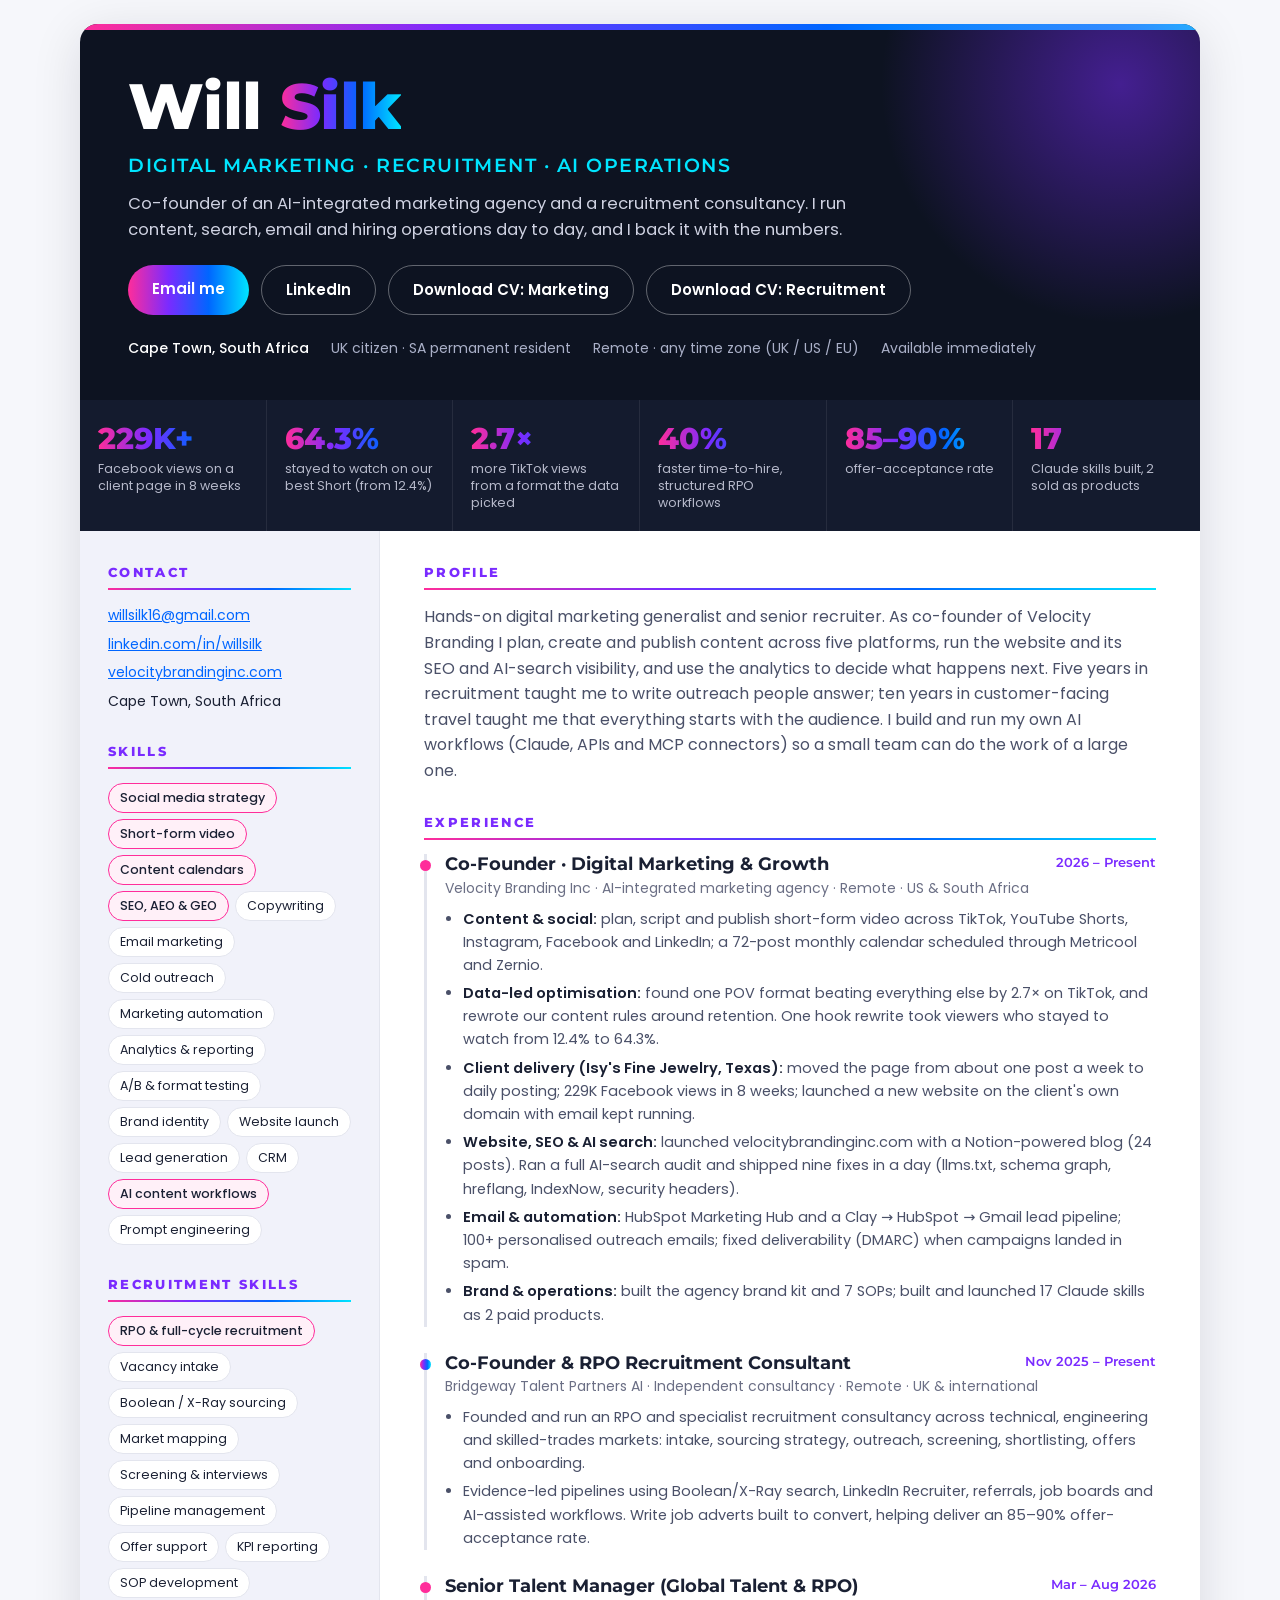
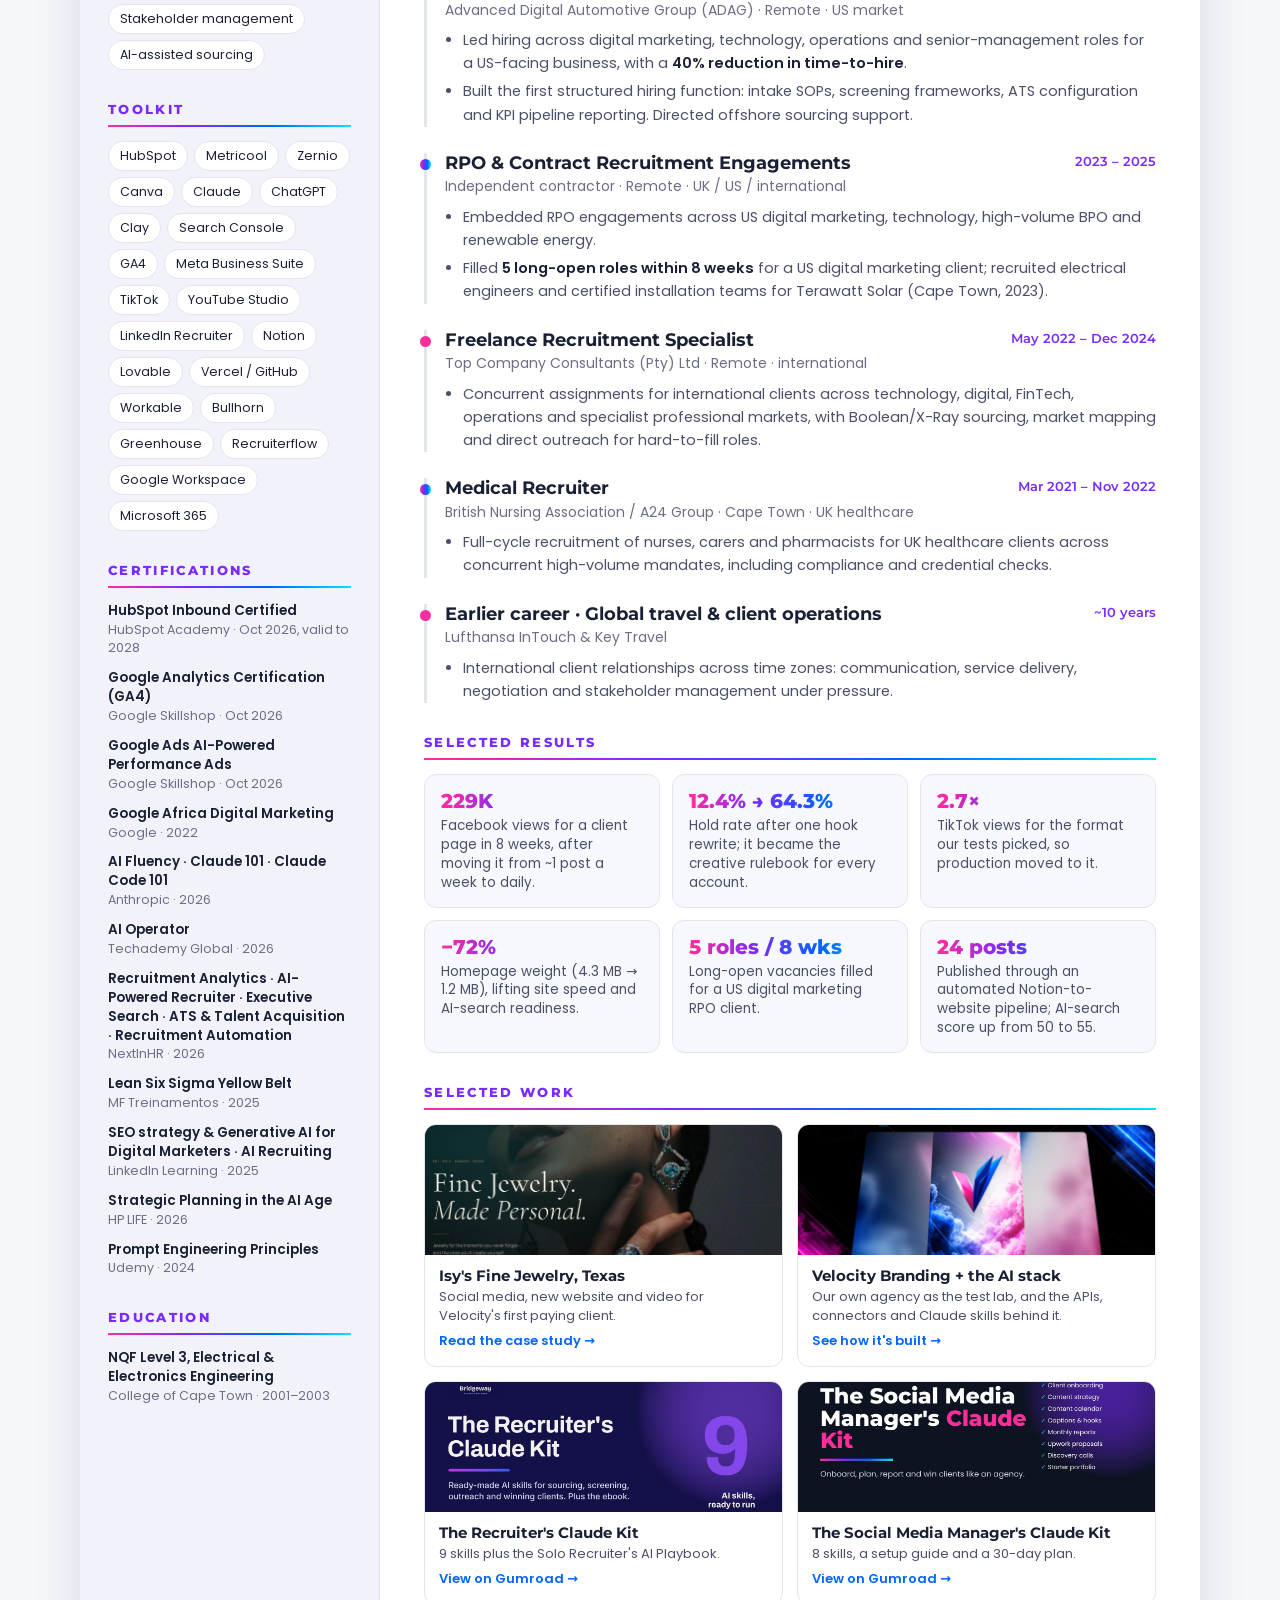
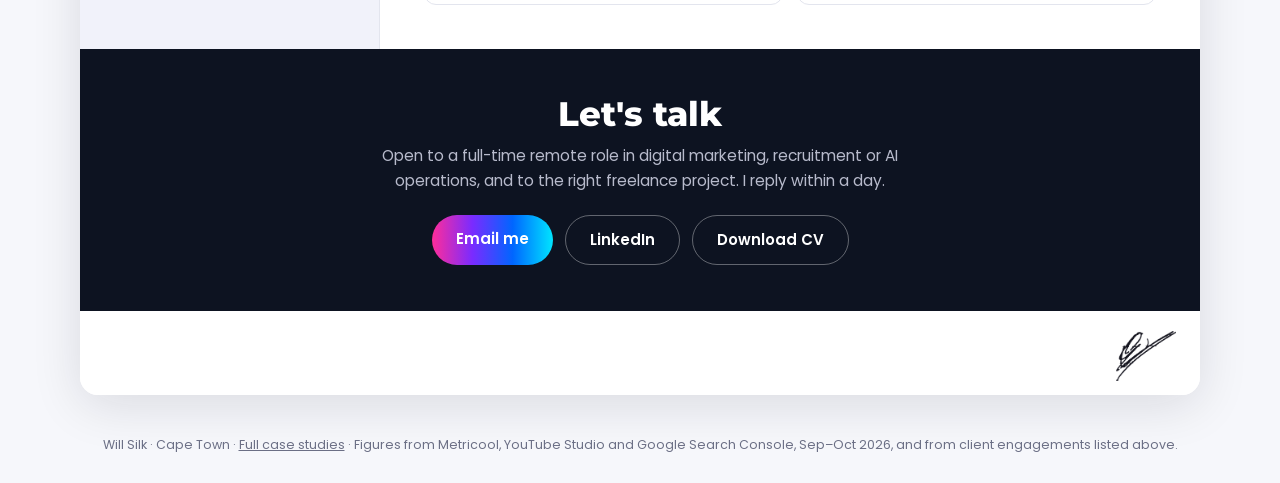
==== commit 2065cc58: "Rebuild home page as a CV (experience, skills, certifications, results, CTA); keep case studies at w" ====
--- a/index.html
+++ b/index.html
@@ -3,283 +3,235 @@
 <head>
 <meta charset="utf-8">
 <meta name="viewport" content="width=device-width, initial-scale=1">
-<title>Will Silk · Digital Marketing &amp; AI Automation Portfolio | Velocity Branding</title>
-<meta name="description" content="Portfolio of Will Silk, co-founder of Velocity Branding: social media, websites, AI search and Claude-powered marketing automation, with real results.">
-<meta property="og:title" content="Will Silk · Digital Marketing & AI Automation Portfolio">
-<meta property="og:description" content="Real results from Isy's Fine Jewelry and Velocity Branding, plus the API and Claude skill stack behind them.">
+<title>Will Silk · CV · Digital Marketing, Recruitment &amp; AI Operations</title>
+<meta name="description" content="Will Silk: co-founder of Velocity Branding and Bridgeway Talent Partners. Digital marketing, RPO recruitment and AI automation. Experience, skills, certifications and results.">
+<meta property="og:title" content="Will Silk · CV">
+<meta property="og:description" content="Digital marketing, recruitment and AI operations. Job history, skills, certifications and real results.">
 <meta property="og:image" content="assets/img/site-isys.jpg">
 <link rel="icon" href="assets/img/vel-icon.png">
 <link rel="preconnect" href="https://fonts.googleapis.com">
 <link href="https://fonts.googleapis.com/css2?family=Montserrat:wght@600;700;800&family=Poppins:wght@400;500;600&display=swap" rel="stylesheet">
-<link rel="stylesheet" href="assets/style.css">
+<link rel="stylesheet" href="assets/cv.css">
 </head>
 <body>
-
-<header class="nav">
-  <a class="brand" href="#top"><img src="assets/img/vel-icon.png" alt=""><span>Will Silk</span><small>Velocity Branding</small></a>
-  <nav>
-    <a href="#work">Work</a>
-    <a href="#stack">AI stack</a>
-    <a href="#products">Products</a>
-    <a class="btn small" href="#contact">Hire me</a>
-  </nav>
+<div class="sheet">
+
+<header class="head">
+  <h1>Will <span>Silk</span></h1>
+  <p class="role">Digital Marketing · Recruitment · AI Operations</p>
+  <p class="tag">Co-founder of an AI-integrated marketing agency and a recruitment consultancy. I run content, search, email and hiring operations day to day, and I back it with the numbers.</p>
+  <div class="cta">
+    <a class="btn" href="mailto:willsilk16@gmail.com">Email me</a>
+    <a class="btn ghost" href="https://www.linkedin.com/in/willsilk" target="_blank" rel="noopener">LinkedIn</a>
+    <a class="btn ghost" href="assets/cv/Will_Silk_CV_Digital_Marketing.pdf" target="_blank" rel="noopener">Download CV: Marketing</a>
+    <a class="btn ghost" href="assets/cv/Will_Silk_CV_Senior_Recruitment_RPO.pdf" target="_blank" rel="noopener">Download CV: Recruitment</a>
+  </div>
+  <ul class="facts">
+    <li><b>Cape Town, South Africa</b></li>
+    <li>UK citizen · SA permanent resident</li>
+    <li>Remote · any time zone (UK / US / EU)</li>
+    <li>Available immediately</li>
+  </ul>
 </header>
 
-<main id="top">
-
-<section class="hero">
-  <div class="glow g1"></div><div class="glow g2"></div>
-  <div class="wrap">
-    <p class="eyebrow">Digital marketing · AI automation · Co-founder, Velocity Branding</p>
-    <h1>I build marketing that <span class="grad">runs on AI</span>, and I show the numbers.</h1>
-    <p class="lede">Social media, websites and AI search for small businesses, wired together with APIs, MCP connectors and Claude skills I build myself. Content gets made, scheduled, sent and reported without a big team.</p>
-    <div class="ctas">
-      <a class="btn" href="#work">See the results</a>
-      <a class="btn ghost" href="#stack">How it's built</a>
+<div class="strip">
+  <div><b>229K+</b><span>Facebook views on a client page in 8 weeks</span></div>
+  <div><b>64.3%</b><span>stayed to watch on our best Short (from 12.4%)</span></div>
+  <div><b>2.7×</b><span>more TikTok views from a format the data picked</span></div>
+  <div><b>40%</b><span>faster time-to-hire, structured RPO workflows</span></div>
+  <div><b>85–90%</b><span>offer-acceptance rate</span></div>
+  <div><b>17</b><span>Claude skills built, 2 sold as products</span></div>
+</div>
+
+<div class="cols">
+<aside>
+  <section class="contact">
+    <h2>Contact</h2>
+    <a href="mailto:willsilk16@gmail.com">willsilk16@gmail.com</a>
+    <a href="https://www.linkedin.com/in/willsilk" target="_blank" rel="noopener">linkedin.com/in/willsilk</a>
+    <a href="https://velocitybrandinginc.com" target="_blank" rel="noopener">velocitybrandinginc.com</a>
+    <span>Cape Town, South Africa</span>
+  </section>
+
+  <section>
+    <h2>Skills</h2>
+    <ul class="chips">
+      <li class="hl">Social media strategy</li><li class="hl">Short-form video</li><li class="hl">Content calendars</li>
+      <li class="hl">SEO, AEO &amp; GEO</li><li>Copywriting</li><li>Email marketing</li><li>Cold outreach</li>
+      <li>Marketing automation</li><li>Analytics &amp; reporting</li><li>A/B &amp; format testing</li><li>Brand identity</li>
+      <li>Website launch</li><li>Lead generation</li><li>CRM</li><li class="hl">AI content workflows</li><li>Prompt engineering</li>
+    </ul>
+  </section>
+
+  <section>
+    <h2>Recruitment skills</h2>
+    <ul class="chips">
+      <li class="hl">RPO &amp; full-cycle recruitment</li><li>Vacancy intake</li><li>Boolean / X-Ray sourcing</li>
+      <li>Market mapping</li><li>Screening &amp; interviews</li><li>Pipeline management</li><li>Offer support</li>
+      <li>KPI reporting</li><li>SOP development</li><li>Stakeholder management</li><li>AI-assisted sourcing</li>
+    </ul>
+  </section>
+
+  <section>
+    <h2>Toolkit</h2>
+    <ul class="chips">
+      <li>HubSpot</li><li>Metricool</li><li>Zernio</li><li>Canva</li><li>Claude</li><li>ChatGPT</li><li>Clay</li>
+      <li>Search Console</li><li>GA4</li><li>Meta Business Suite</li><li>TikTok</li><li>YouTube Studio</li>
+      <li>LinkedIn Recruiter</li><li>Notion</li><li>Lovable</li><li>Vercel / GitHub</li><li>Workable</li>
+      <li>Bullhorn</li><li>Greenhouse</li><li>Recruiterflow</li><li>Google Workspace</li><li>Microsoft 365</li>
+    </ul>
+  </section>
+
+  <section>
+    <h2>Certifications</h2>
+    <p class="cert"><b>HubSpot Inbound Certified</b><span>HubSpot Academy · Oct 2026, valid to 2028</span></p>
+    <p class="cert"><b>Google Analytics Certification (GA4)</b><span>Google Skillshop · Oct 2026</span></p>
+    <p class="cert"><b>Google Ads AI-Powered Performance Ads</b><span>Google Skillshop · Oct 2026</span></p>
+    <p class="cert"><b>Google Africa Digital Marketing</b><span>Google · 2022</span></p>
+    <p class="cert"><b>AI Fluency · Claude 101 · Claude Code 101</b><span>Anthropic · 2026</span></p>
+    <p class="cert"><b>AI Operator</b><span>Techademy Global · 2026</span></p>
+    <p class="cert"><b>Recruitment Analytics · AI-Powered Recruiter · Executive Search · ATS &amp; Talent Acquisition · Recruitment Automation</b><span>NextInHR · 2026</span></p>
+    <p class="cert"><b>Lean Six Sigma Yellow Belt</b><span>MF Treinamentos · 2025</span></p>
+    <p class="cert"><b>SEO strategy &amp; Generative AI for Digital Marketers · AI Recruiting</b><span>LinkedIn Learning · 2025</span></p>
+    <p class="cert"><b>Strategic Planning in the AI Age</b><span>HP LIFE · 2026</span></p>
+    <p class="cert"><b>Prompt Engineering Principles</b><span>Udemy · 2024</span></p>
+  </section>
+
+  <section>
+    <h2>Education</h2>
+    <p class="cert"><b>NQF Level 3, Electrical &amp; Electronics Engineering</b><span>College of Cape Town · 2001–2003</span></p>
+  </section>
+</aside>
+
+<main>
+  <section>
+    <h2>Profile</h2>
+    <p class="profile">Hands-on digital marketing generalist and senior recruiter. As co-founder of Velocity Branding I plan, create and publish content across five platforms, run the website and its SEO and AI-search visibility, and use the analytics to decide what happens next. Five years in recruitment taught me to write outreach people answer; ten years in customer-facing travel taught me that everything starts with the audience. I build and run my own AI workflows (Claude, APIs and MCP connectors) so a small team can do the work of a large one.</p>
+  </section>
+
+  <section>
+    <h2>Experience</h2>
+
+    <article class="job">
+      <span class="when">2026 – Present</span>
+      <h3>Co-Founder · Digital Marketing &amp; Growth</h3>
+      <p class="org">Velocity Branding Inc · AI-integrated marketing agency · Remote · US &amp; South Africa</p>
+      <ul>
+        <li><b>Content &amp; social:</b> plan, script and publish short-form video across TikTok, YouTube Shorts, Instagram, Facebook and LinkedIn; a 72-post monthly calendar scheduled through Metricool and Zernio.</li>
+        <li><b>Data-led optimisation:</b> found one POV format beating everything else by 2.7× on TikTok, and rewrote our content rules around retention. One hook rewrite took viewers who stayed to watch from 12.4% to 64.3%.</li>
+        <li><b>Client delivery (Isy's Fine Jewelry, Texas):</b> moved the page from about one post a week to daily posting; 229K Facebook views in 8 weeks; launched a new website on the client's own domain with email kept running.</li>
+        <li><b>Website, SEO &amp; AI search:</b> launched velocitybrandinginc.com with a Notion-powered blog (24 posts). Ran a full AI-search audit and shipped nine fixes in a day (llms.txt, schema graph, hreflang, IndexNow, security headers).</li>
+        <li><b>Email &amp; automation:</b> HubSpot Marketing Hub and a Clay → HubSpot → Gmail lead pipeline; 100+ personalised outreach emails; fixed deliverability (DMARC) when campaigns landed in spam.</li>
+        <li><b>Brand &amp; operations:</b> built the agency brand kit and 7 SOPs; built and launched 17 Claude skills as 2 paid products.</li>
+      </ul>
+    </article>
+
+    <article class="job">
+      <span class="when">Nov 2025 – Present</span>
+      <h3>Co-Founder &amp; RPO Recruitment Consultant</h3>
+      <p class="org">Bridgeway Talent Partners AI · Independent consultancy · Remote · UK &amp; international</p>
+      <ul>
+        <li>Founded and run an RPO and specialist recruitment consultancy across technical, engineering and skilled-trades markets: intake, sourcing strategy, outreach, screening, shortlisting, offers and onboarding.</li>
+        <li>Evidence-led pipelines using Boolean/X-Ray search, LinkedIn Recruiter, referrals, job boards and AI-assisted workflows. Write job adverts built to convert, helping deliver an 85–90% offer-acceptance rate.</li>
+      </ul>
+    </article>
+
+    <article class="job">
+      <span class="when">Mar – Aug 2026</span>
+      <h3>Senior Talent Manager (Global Talent &amp; RPO)</h3>
+      <p class="org">Advanced Digital Automotive Group (ADAG) · Remote · US market</p>
+      <ul>
+        <li>Led hiring across digital marketing, technology, operations and senior-management roles for a US-facing business, with a <b>40% reduction in time-to-hire</b>.</li>
+        <li>Built the first structured hiring function: intake SOPs, screening frameworks, ATS configuration and KPI pipeline reporting. Directed offshore sourcing support.</li>
+      </ul>
+    </article>
+
+    <article class="job">
+      <span class="when">2023 – 2025</span>
+      <h3>RPO &amp; Contract Recruitment Engagements</h3>
+      <p class="org">Independent contractor · Remote · UK / US / international</p>
+      <ul>
+        <li>Embedded RPO engagements across US digital marketing, technology, high-volume BPO and renewable energy.</li>
+        <li>Filled <b>5 long-open roles within 8 weeks</b> for a US digital marketing client; recruited electrical engineers and certified installation teams for Terawatt Solar (Cape Town, 2023).</li>
+      </ul>
+    </article>
+
+    <article class="job">
+      <span class="when">May 2022 – Dec 2024</span>
+      <h3>Freelance Recruitment Specialist</h3>
+      <p class="org">Top Company Consultants (Pty) Ltd · Remote · international</p>
+      <ul>
+        <li>Concurrent assignments for international clients across technology, digital, FinTech, operations and specialist professional markets, with Boolean/X-Ray sourcing, market mapping and direct outreach for hard-to-fill roles.</li>
+      </ul>
+    </article>
+
+    <article class="job">
+      <span class="when">Mar 2021 – Nov 2022</span>
+      <h3>Medical Recruiter</h3>
+      <p class="org">British Nursing Association / A24 Group · Cape Town · UK healthcare</p>
+      <ul>
+        <li>Full-cycle recruitment of nurses, carers and pharmacists for UK healthcare clients across concurrent high-volume mandates, including compliance and credential checks.</li>
+      </ul>
+    </article>
+
+    <article class="job">
+      <span class="when">~10 years</span>
+      <h3>Earlier career · Global travel &amp; client operations</h3>
+      <p class="org">Lufthansa InTouch &amp; Key Travel</p>
+      <ul>
+        <li>International client relationships across time zones: communication, service delivery, negotiation and stakeholder management under pressure.</li>
+      </ul>
+    </article>
+  </section>
+
+  <section>
+    <h2>Selected results</h2>
+    <div class="win">
+      <div><b>229K</b><p>Facebook views for a client page in 8 weeks, after moving it from ~1 post a week to daily.</p></div>
+      <div><b>12.4% → 64.3%</b><p>Hold rate after one hook rewrite; it became the creative rulebook for every account.</p></div>
+      <div><b>2.7×</b><p>TikTok views for the format our tests picked, so production moved to it.</p></div>
+      <div><b>−72%</b><p>Homepage weight (4.3 MB → 1.2 MB), lifting site speed and AI-search readiness.</p></div>
+      <div><b>5 roles / 8 wks</b><p>Long-open vacancies filled for a US digital marketing RPO client.</p></div>
+      <div><b>24 posts</b><p>Published through an automated Notion-to-website pipeline; AI-search score up from 50 to 55.</p></div>
     </div>
-  </div>
-  <div class="wrap stats">
-    <div class="stat"><b data-count="229000" data-suffix="+">0</b><span>Facebook views on a client page in 8 weeks</span></div>
-    <div class="stat"><b data-count="19151">0</b><span>short-video views for Velocity in 30 days</span></div>
-    <div class="stat"><b data-count="64.3" data-decimals="1" data-suffix="%">0</b><span>stayed to watch on our breakout Short</span></div>
-    <div class="stat"><b data-count="17">0</b><span>Claude skills built and sold</span></div>
-    <div class="stat"><b data-count="12" data-suffix="+">0</b><span>APIs and MCP connectors in daily use</span></div>
+  </section>
+
+  <section>
+    <h2>Selected work</h2>
+    <div class="work">
+      <a href="work.html#work">
+        <img src="assets/img/site-isys.jpg" alt="Isy's Fine Jewelry website" loading="lazy">
+        <div><h4>Isy's Fine Jewelry, Texas</h4><p>Social media, new website and video for Velocity's first paying client.</p><em>Read the case study →</em></div>
+      </a>
+      <a href="work.html#stack">
+        <img src="assets/img/site-velocity.jpg" alt="Velocity Branding website" loading="lazy">
+        <div><h4>Velocity Branding + the AI stack</h4><p>Our own agency as the test lab, and the APIs, connectors and Claude skills behind it.</p><em>See how it's built →</em></div>
+      </a>
+      <a href="https://velocitybrand.gumroad.com/l/iprdfx" target="_blank" rel="noopener">
+        <img src="assets/img/kit-recruiter.jpg" alt="The Recruiter's Claude Kit" loading="lazy">
+        <div><h4>The Recruiter's Claude Kit</h4><p>9 skills plus the Solo Recruiter's AI Playbook.</p><em>View on Gumroad →</em></div>
+      </a>
+      <a href="https://velocitybrand.gumroad.com/l/eikxg" target="_blank" rel="noopener">
+        <img src="assets/img/kit-smm.jpg" alt="The Social Media Manager's Claude Kit" loading="lazy">
+        <div><h4>The Social Media Manager's Claude Kit</h4><p>8 skills, a setup guide and a 30-day plan.</p><em>View on Gumroad →</em></div>
+      </a>
+    </div>
+  </section>
+</main>
+</div>
+
+<section class="close">
+  <h2>Let's talk</h2>
+  <p>Open to a full-time remote role in digital marketing, recruitment or AI operations, and to the right freelance project. I reply within a day.</p>
+  <div class="cta">
+    <a class="btn" href="mailto:willsilk16@gmail.com">Email me</a>
+    <a class="btn ghost" href="https://www.linkedin.com/in/willsilk" target="_blank" rel="noopener">LinkedIn</a>
+    <a class="btn ghost" href="assets/cv/Will_Silk_CV_Digital_Marketing.pdf" target="_blank" rel="noopener">Download CV</a>
   </div>
 </section>
-
-<section class="wins">
-  <div class="wrap">
-    <p class="eyebrow">Accomplishments</p>
-    <h2>What I've delivered</h2>
-    <div class="winlist">
-      <div><b>229K</b><p>Facebook views on a client's page in 8 weeks, after taking it from about one post a week to daily</p></div>
-      <div><b>12.4% → 64.3%</b><p>hold rate after I rewrote one hook, which became the creative testing rulebook for every account</p></div>
-      <div><b>2.7x</b><p>more TikTok views for the format our tests picked, so production moved to it</p></div>
-      <div><b>1 website</b><p>client e-commerce site launched on its own domain, with email kept running through the move</p></div>
-      <div><b>17 skills</b><p>Claude skills built and launched as 2 paid products on Gumroad</p></div>
-      <div><b>24 posts</b><p>blog posts published through an automated Notion-to-website pipeline; AI search score up from 50 to 55</p></div>
-    </div>
-  </div>
-</section>
-
-<!-- ============ CASE STUDY 1 ============ -->
-<section id="work" class="case">
-  <div class="wrap">
-    <p class="eyebrow">Case study 01 · Client</p>
-    <h2>Isy's Fine Jewelry, Odessa, Texas</h2>
-    <p class="sub">A family jeweller since 2014. Velocity's first paying client: social media, a new website and video, from September 2026.</p>
-
-    <div class="grid3">
-      <div class="card"><h4>The problem</h4><p>About one post a week, +6 Instagram followers in 30 days, and an old WordPress site. Most of the audience was local, but nothing was built for them.</p></div>
-      <div class="card"><h4>What I did</h4><ul>
-        <li>Daily posting, then a data-led monthly calendar</li>
-        <li>Reels built in code to "stay to watch" rules</li>
-        <li>Facebook-first pivot once the data showed where buyers were</li>
-        <li>New website on a custom domain, launched 27 Oct</li>
-        <li>YouTube Shorts channel set up and fed automatically</li>
-      </ul></div>
-      <div class="card"><h4>The insight</h4><p>The owner's own story posts beat polished agency posts by 20x. So the November plan is built around capturing Isy's real stories, with a Friday "story slot", posted at 7 PM Odessa when his audience is online.</p></div>
-    </div>
-
-    <h3 class="mini">Results · Metricool, 1 Sep – 24 Oct 2026</h3>
-    <div class="kpis">
-      <div class="kpi"><b data-count="229" data-suffix="K">0</b><span>Facebook page views</span></div>
-      <div class="kpi"><b data-count="28.9" data-decimals="1" data-suffix="K">0</b><span>interactions</span></div>
-      <div class="kpi"><b data-count="4083">0</b><span>Facebook followers</span></div>
-      <div class="kpi"><b data-count="3261">0</b><span>views on our best Reel</span></div>
-      <div class="kpi"><b data-count="32.1" data-decimals="1" data-suffix="%">0</b><span>Reel skip rate (target under 40%)</span></div>
-      <div class="kpi"><b data-count="6" data-suffix="x">0</b><span>posting cadence: 1.2 to 7 a week</span></div>
-    </div>
-
-    <div class="split">
-      <div>
-        <h3 class="mini">Reels vs photos (views per post, Facebook)</h3>
-        <div class="bars">
-          <div class="bar"><span>Our Reels (best)</span><i style="--w:100%"></i><em>3,261</em></div>
-          <div class="bar"><span>Our Reels (lowest)</span><i style="--w:33%"></i><em>1,075</em></div>
-          <div class="bar"><span>Our photo posts (best)</span><i style="--w:13%"></i><em>426</em></div>
-          <div class="bar"><span>Our photo posts (typical)</span><i style="--w:6%"></i><em>207</em></div>
-        </div>
-        <p class="note">Reels got 3 to 5 times the views of photo posts, so the plan moved to Reels.</p>
-      </div>
-      <div>
-        <h3 class="mini">Who's watching</h3>
-        <div class="bars">
-          <div class="bar"><span>United States</span><i style="--w:94%"></i><em>94%</em></div>
-          <div class="bar"><span>Odessa</span><i style="--w:49%"></i><em>49%</em></div>
-          <div class="bar"><span>Midland</span><i style="--w:9%"></i><em>9%</em></div>
-          <div class="bar"><span>West Odessa</span><i style="--w:4%"></i><em>4%</em></div>
-        </div>
-        <p class="note">A local store with a local audience: half the viewers live in the same town.</p>
-      </div>
-    </div>
-
-    <h3 class="mini">The work</h3>
-    <div class="shots">
-      <figure class="wide"><img src="assets/img/site-isys.jpg" alt="Isy's Fine Jewelry new website homepage" loading="lazy"><figcaption>New website, isysfinejewelrytx.com: built, domain moved, email left untouched</figcaption></figure>
-      <figure class="phone"><img src="assets/img/site-isys-mobile.jpg" alt="Isy's website on mobile" loading="lazy"><figcaption>Mobile first</figcaption></figure>
-    </div>
-    <div class="reels">
-      <video src="assets/video/isys-hoops.mp4" muted loop playsinline autoplay preload="metadata"></video>
-      <video src="assets/video/isys-wings.mp4" muted loop playsinline autoplay preload="metadata"></video>
-      <video src="assets/video/isys-clovers.mp4" muted loop playsinline autoplay preload="metadata"></video>
-      <video src="assets/video/isys-yellow-halo.mp4" muted loop playsinline autoplay preload="metadata"></video>
-    </div>
-    <p class="note">Reels made from the store's own product photos. Real pieces and real prices only; AI does the motion and text, never the jewellery.</p>
-    <div class="gallery">
-      <img src="assets/img/isys-ring-2-sketch.jpg" alt="Custom ring sketch" loading="lazy">
-      <img src="assets/img/isys-ring-3-cad.jpg" alt="Custom ring CAD" loading="lazy">
-      <img src="assets/img/isys-ring-5-bench.jpg" alt="Ring at the bench" loading="lazy">
-      <img src="assets/img/isys-ring-6-finished.jpg" alt="Finished custom ring" loading="lazy">
-      <img src="assets/img/isys-nov-meet-isy.jpg" alt="Meet Isy flyer" loading="lazy">
-      <img src="assets/img/isys-nov-review-2.jpg" alt="Google review flyer" loading="lazy">
-      <img src="assets/img/isys-nov-veterans-day.jpg" alt="Veterans Day flyer" loading="lazy">
-      <img src="assets/img/isys-halloween-teaser.jpg" alt="Halloween teaser" loading="lazy">
-    </div>
-  </div>
-</section>
-
-<!-- ============ CASE STUDY 2 ============ -->
-<section class="case alt">
-  <div class="wrap">
-    <p class="eyebrow">Case study 02 · Own brand</p>
-    <h2>Velocity Branding</h2>
-    <p class="sub">Our own agency is the test lab. Every format gets measured before we sell it to a client.</p>
-
-    <div class="kpis">
-      <div class="kpi"><b data-count="7146">0</b><span>views on one YouTube Short</span></div>
-      <div class="kpi"><b data-count="64.3" data-decimals="1" data-suffix="%">0</b><span>stayed to watch (vs 12.4% for the old style)</span></div>
-      <div class="kpi"><b data-count="2.7" data-decimals="1" data-suffix="x">0</b><span>TikTok views for our "POV" format</span></div>
-      <div class="kpi"><b data-count="28.1" data-decimals="1" data-suffix="%">0</b><span>Instagram skip rate (account median 60%)</span></div>
-      <div class="kpi"><b data-count="24">0</b><span>blog posts live, sources checked</span></div>
-      <div class="kpi"><b data-count="41">0</b><span>pages indexed by Google</span></div>
-    </div>
-
-    <div class="split">
-      <div>
-        <h3 class="mini">Short-video views by platform, 30 days</h3>
-        <div class="bars">
-          <div class="bar"><span>YouTube Shorts</span><i style="--w:100%"></i><em>8,254</em></div>
-          <div class="bar"><span>TikTok</span><i style="--w:73%"></i><em>6,046</em></div>
-          <div class="bar"><span>Facebook Reels</span><i style="--w:59%"></i><em>4,851</em></div>
-          <div class="bar"><span>Instagram Reels</span><i style="--w:12%"></i><em>964</em></div>
-        </div>
-        <p class="note">24 Aug – 22 Sep 2026. The data moved effort away from Facebook feed posts (1 view per post) and into the formats that travel.</p>
-      </div>
-      <div>
-        <h3 class="mini">What one rule change did</h3>
-        <div class="vs">
-          <div><b>12.4%</b><span>stayed to watch<br>"brand first" hook<br>117 views</span></div>
-          <div class="arrow">→</div>
-          <div class="win"><b>64.3%</b><span>stayed to watch<br>"viewer's voice" hook<br>7,146 views</span></div>
-        </div>
-        <p class="note">Same format, same length. The only change was writing the first line in the viewer's voice. That became our "stay to watch" rulebook for every client.</p>
-      </div>
-    </div>
-
-    <div class="shots">
-      <figure class="wide"><img src="assets/img/site-velocity.jpg" alt="Velocity Branding website" loading="lazy"><figcaption>velocitybrandinginc.com: Next.js site with a blog fed from Notion, AI search audit score up from 50 to 55 in October</figcaption></figure>
-      <figure class="phone"><video src="assets/video/vel-zippy.mp4" muted loop playsinline autoplay preload="metadata"></video><figcaption>Zippy, our mascot, as a free AI-voiced talking head</figcaption></figure>
-    </div>
-  </div>
-</section>
-
-<!-- ============ AI STACK ============ -->
-<section id="stack" class="stack">
-  <div class="wrap">
-    <p class="eyebrow">How it's built</p>
-    <h2>The AI marketing stack</h2>
-    <p class="sub">Claude is the engine. APIs and MCP connectors are the hands. I write the skills that tell it how to do the work properly, every time.</p>
-
-    <div class="flow">
-      <div><b>1</b>Research<span>audits, competitors, data pulls</span></div>
-      <div><b>2</b>Create<span>copy, images, Reels, voice</span></div>
-      <div><b>3</b>Schedule &amp; send<span>social, email, blog</span></div>
-      <div><b>4</b>Track<span>CRM, analytics, search</span></div>
-      <div><b>5</b>Improve<span>rules updated from the numbers</span></div>
-    </div>
-
-    <div class="tools">
-      <div class="tool"><h4>Metricool API</h4><p>Schedules posts across Facebook, Instagram, LinkedIn, TikTok and YouTube for 4 brands. 16 client posts queued in one run.</p><em>Social scheduling</em></div>
-      <div class="tool"><h4>HubSpot (MCP)</h4><p>Every outreach lead logged in the CRM automatically, with source, status and next step.</p><em>CRM</em></div>
-      <div class="tool"><h4>Gmail API</h4><p>Personalised outreach to US trades businesses. Every claim checked on their own website first, one follow-up only, opt-outs honoured.</p><em>Email outreach</em></div>
-      <div class="tool"><h4>Notion → Next.js</h4><p>Blog written and fact-checked in Notion, published to the site on its own. 24 posts live.</p><em>Content pipeline</em></div>
-      <div class="tool"><h4>Search Console</h4><p>AI-search baseline and weekly checks: indexing, impressions and position, tracked over time.</p><em>SEO &amp; AEO</em></div>
-      <div class="tool"><h4>HyperFrames + Kokoro</h4><p>Reels built as code and rendered locally, with a free on-device AI voice. 16 Reels this month.</p><em>Video</em></div>
-      <div class="tool"><h4>Lovable</h4><p>Client e-commerce website built, then moved to the client's own domain with DNS done by hand.</p><em>Websites</em></div>
-      <div class="tool"><h4>Gumroad</h4><p>Digital products launched end to end: listing, files, cover art, discount codes.</p><em>Sales</em></div>
-      <div class="tool"><h4>Claude in Chrome</h4><p>Browser work with no API: listings, uploads, audits and form filling.</p><em>Automation</em></div>
-      <div class="tool"><h4>Scheduled agents</h4><p>Hourly inbox sweep, daily outreach runs and weekly AI-search checks, all on a timer.</p><em>Operations</em></div>
-      <div class="tool"><h4>Canva &amp; Zernio</h4><p>Design and media handling where the scheduler needs a hand.</p><em>Creative</em></div>
-      <div class="tool"><h4>GEO audit skills</h4><p>AI-search audits scored on citability, brand, E-E-A-T, technical, schema and platform.</p><em>Audits</em></div>
-    </div>
-
-    <h3 class="mini">Claude skills I've built</h3>
-    <div class="skills">
-      <div><h4>For social media managers <small>8 skills</small></h4><p>Client onboarding · content strategy · content calendar · captions &amp; hooks · monthly reports · Upwork proposals · discovery calls · starter portfolio</p></div>
-      <div><h4>For recruiters <small>9 skills</small></h4><p>Boolean sourcing · role scorecards · candidate outreach · CV screening · submissions · interview prep · placement aftercare · winning clients · going freelance</p></div>
-      <div><h4>In-house <small>agency ops</small></h4><p>Local business audits · lead briefs · GEO / AEO audits and reports · content "stay to watch" rules · client checklist builder</p></div>
-    </div>
-  </div>
-</section>
-
-<!-- ============ PRODUCTS ============ -->
-<section id="products" class="products">
-  <div class="wrap">
-    <p class="eyebrow">Products</p>
-    <h2>Skills, packaged and selling</h2>
-    <p class="sub">The same systems, turned into products other people can run.</p>
-    <div class="prod">
-      <a class="pcard" href="https://velocitybrand.gumroad.com/l/eikxg" target="_blank" rel="noopener">
-        <img src="assets/img/kit-smm.jpg" alt="The Social Media Manager's Claude Kit" loading="lazy">
-        <div><h4>The Social Media Manager's Claude Kit</h4><p>8 skills, setup guide and a 30-day plan. $19.</p><span>View on Gumroad →</span></div>
-      </a>
-      <a class="pcard" href="https://velocitybrand.gumroad.com/l/iprdfx" target="_blank" rel="noopener">
-        <img src="assets/img/kit-recruiter.jpg" alt="The Recruiter's Claude Kit" loading="lazy">
-        <div><h4>The Recruiter's Claude Kit</h4><p>9 skills plus the Solo Recruiter's AI Playbook. $29.</p><span>View on Gumroad →</span></div>
-      </a>
-    </div>
-    <h3 class="mini">Launch campaign creative</h3>
-    <div class="gallery four">
-      <img src="assets/img/vel-i1-launch.jpg" alt="Kit launch post" loading="lazy">
-      <img src="assets/img/vel-i2-questions.jpg" alt="Four onboarding questions post" loading="lazy">
-      <img src="assets/img/bw-i1-job-ad.jpg" alt="Job ad translation post" loading="lazy">
-      <img src="assets/img/bw-i2-outreach.jpg" alt="Before and after outreach post" loading="lazy">
-    </div>
-  </div>
-</section>
-
-<!-- ============ SERVICES ============ -->
-<section class="services">
-  <div class="wrap">
-    <h2>What I can do for you</h2>
-    <div class="grid3">
-      <div class="card"><h4>Social media</h4><p>Strategy, calendars, Reels and Shorts, captions in your voice, scheduling and a monthly report you'll actually read.</p></div>
-      <div class="card"><h4>Websites &amp; search</h4><p>Fast websites, Google Business Profile, SEO and AI search (ChatGPT, Gemini, AI Overviews) so customers find you.</p></div>
-      <div class="card"><h4>AI automation</h4><p>Custom Claude skills and API connections that take the repetitive work off your team: content, outreach, CRM and reporting.</p></div>
-    </div>
-  </div>
-</section>
-
-<section id="contact" class="contact">
-  <div class="wrap">
-    <h2>Let's work together</h2>
-    <p class="sub">Freelance projects, retainers or a full-time role. I reply within a day.</p>
-    <div class="ctas center">
-      <a class="btn" href="mailto:marketing.velocitybranding@gmail.com">Email me</a>
-      <a class="btn ghost" href="https://velocitybrandinginc.com/contact" target="_blank" rel="noopener">Book a strategy call</a>
-      <a class="btn ghost" href="https://www.linkedin.com/in/willsilk" target="_blank" rel="noopener">LinkedIn</a>
-    </div>
-  </div>
-</section>
-
-</main>
-
-<footer>
-  <p>Will Silk · Velocity Branding · <a href="https://velocitybrandinginc.com">velocitybrandinginc.com</a></p>
-  <p class="small">Figures from Metricool, YouTube Studio and Google Search Console, September–October 2026. Client page totals include all posts on the page in that period.</p>
-</footer>
-
-<script src="assets/main.js"></script>
+<div class="sig"><img src="assets/img/signature.png" alt="Will Silk signature"></div>
+</div>
+
+<footer>Will Silk · Cape Town · <a href="work.html">Full case studies</a> · Figures from Metricool, YouTube Studio and Google Search Console, Sep–Oct 2026, and from client engagements listed above.</footer>
 </body>
 </html>
--- a/assets/cv.css
+++ b/assets/cv.css
@@ -0,0 +1,99 @@
+/* CV layout. Velocity palette: ink, pink, purple, blue, cyan. */
+:root {
+  --ink: #0D1321; --ink2: #141b2e; --paper: #f6f7fb; --card: #ffffff; --line: #e3e5ee;
+  --pink: #FF2D9A; --purple: #7A2BFF; --blue: #0066FF; --cyan: #00E5FF; --grey: #6b6f85;
+  --text: #1a2033; --muted: #4a5068;
+  --grad: linear-gradient(90deg, var(--pink), var(--purple), var(--blue), var(--cyan));
+}
+* { box-sizing: border-box; }
+html { scroll-behavior: smooth; }
+body { margin: 0; background: var(--paper); color: var(--text); font: 15.5px/1.6 Poppins, system-ui, sans-serif; -webkit-font-smoothing: antialiased; }
+a { color: var(--blue); }
+h1, h2, h3, h4 { font-family: Montserrat, sans-serif; margin: 0; line-height: 1.15; }
+.sheet { width: min(1120px, 100% - 24px); margin: 24px auto 40px; background: var(--card); border-radius: 18px; overflow: hidden; box-shadow: 0 10px 50px rgba(13,19,33,.12); }
+
+/* header */
+.head { position: relative; background: var(--ink); color: #fff; padding: 46px 48px 40px; overflow: hidden; }
+.head::before { content: ""; position: absolute; inset: 0 0 auto 0; height: 6px; background: var(--grad); }
+.head::after { content: ""; position: absolute; right: -180px; top: -200px; width: 520px; height: 520px; border-radius: 50%; background: radial-gradient(circle, rgba(122,43,255,.5), transparent 65%); pointer-events: none; }
+.head > * { position: relative; z-index: 1; }
+.head h1 { font-size: clamp(38px, 6vw, 64px); font-weight: 800; letter-spacing: -.01em; }
+.head h1 span { background: var(--grad); -webkit-background-clip: text; background-clip: text; color: transparent; }
+.role { font: 600 clamp(15px, 2vw, 19px) Montserrat; letter-spacing: .08em; text-transform: uppercase; color: var(--cyan); margin: 10px 0 14px; }
+.tag { color: #cfd2e2; max-width: 760px; margin: 0 0 22px; font-size: 16.5px; }
+.cta { display: flex; flex-wrap: wrap; gap: 12px; }
+.btn { display: inline-block; padding: 12px 24px; border-radius: 999px; background: var(--grad); color: #fff; font-weight: 600; text-decoration: none; font-size: 15px; transition: transform .2s, box-shadow .2s; }
+.btn:hover { transform: translateY(-2px); box-shadow: 0 10px 26px rgba(255,45,154,.3); }
+.btn.ghost { background: transparent; border: 1.5px solid rgba(255,255,255,.35); }
+.btn.ghost:hover { border-color: var(--cyan); box-shadow: none; }
+.facts { display: flex; flex-wrap: wrap; gap: 8px 22px; margin: 22px 0 0; padding: 0; list-style: none; color: #aab0c8; font-size: 14px; }
+.facts b { color: #fff; font-weight: 500; }
+
+/* stat strip */
+.strip { display: grid; grid-template-columns: repeat(6, 1fr); background: var(--ink2); }
+.strip div { padding: 20px 18px; border-right: 1px solid rgba(255,255,255,.08); }
+.strip div:last-child { border: 0; }
+.strip b { display: block; font: 800 clamp(22px, 2.6vw, 30px) Montserrat; background: var(--grad); -webkit-background-clip: text; background-clip: text; color: transparent; }
+.strip span { display: block; color: #b7bacb; font-size: 12.5px; line-height: 1.35; margin-top: 4px; }
+
+/* body columns */
+.cols { display: grid; grid-template-columns: 300px 1fr; }
+aside { background: #f1f2fa; padding: 34px 28px; border-right: 1px solid var(--line); }
+main { padding: 34px 44px 44px; }
+h2 { font-size: 13px; letter-spacing: .18em; text-transform: uppercase; color: var(--purple); font-weight: 800; margin: 0 0 14px; padding-bottom: 8px; border-bottom: 2px solid transparent; border-image: var(--grad) 1; }
+aside section, main section { margin-bottom: 32px; }
+aside section:last-child, main section:last-child { margin-bottom: 0; }
+
+/* sidebar */
+.chips { display: flex; flex-wrap: wrap; gap: 6px; padding: 0; margin: 0; list-style: none; }
+.chips li { font-size: 12.5px; padding: 4px 11px; border-radius: 999px; background: #fff; border: 1px solid var(--line); color: var(--text); }
+.chips li.hl { border-color: var(--pink); background: #fff0f8; font-weight: 500; }
+.cert { margin: 0 0 11px; font-size: 13.5px; line-height: 1.4; }
+.cert b { display: block; font-weight: 600; }
+.cert span { color: var(--grey); font-size: 12.5px; }
+.contact a, .contact span { display: block; font-size: 14px; margin-bottom: 6px; word-break: break-word; }
+
+/* main */
+.profile { font-size: 16px; color: var(--muted); margin: 0; }
+.job { margin-bottom: 26px; padding-left: 18px; border-left: 3px solid var(--line); position: relative; }
+.job::before { content: ""; position: absolute; left: -7px; top: 6px; width: 11px; height: 11px; border-radius: 50%; background: var(--grad); }
+.job:nth-of-type(odd)::before { background: var(--pink); }
+.job h3 { font-size: 18px; }
+.job .when { float: right; font: 600 13px Montserrat; color: var(--purple); margin-left: 12px; }
+.job .org { color: var(--grey); font-size: 14px; margin: 2px 0 8px; }
+.job ul { margin: 0; padding-left: 18px; }
+.job li { margin-bottom: 5px; color: var(--muted); font-size: 14.5px; }
+.job li b { color: var(--text); font-weight: 600; }
+.win { display: grid; grid-template-columns: repeat(3, 1fr); gap: 12px; }
+.win div { background: #f7f8fd; border: 1px solid var(--line); border-radius: 12px; padding: 14px 16px; }
+.win b { display: block; font: 800 20px Montserrat; background: var(--grad); -webkit-background-clip: text; background-clip: text; color: transparent; }
+.win p { margin: 4px 0 0; font-size: 13.5px; color: var(--muted); line-height: 1.4; }
+.work { display: grid; grid-template-columns: repeat(2, 1fr); gap: 14px; }
+.work a { display: block; text-decoration: none; color: inherit; border: 1px solid var(--line); border-radius: 12px; overflow: hidden; background: #fff; transition: transform .2s, box-shadow .2s; }
+.work a:hover { transform: translateY(-2px); box-shadow: 0 8px 24px rgba(13,19,33,.1); }
+.work img { width: 100%; height: 130px; object-fit: cover; display: block; }
+.work div { padding: 12px 14px 14px; }
+.work h4 { font-size: 15px; margin-bottom: 4px; }
+.work p { margin: 0; font-size: 13px; color: var(--muted); line-height: 1.4; }
+.work em { display: block; margin-top: 6px; font-style: normal; font-size: 13px; color: var(--blue); font-weight: 600; }
+
+/* closing CTA */
+.close { background: var(--ink); color: #fff; text-align: center; padding: 46px 24px; }
+.close h2 { font-size: clamp(24px, 3.4vw, 34px); letter-spacing: 0; text-transform: none; color: #fff; border: 0; padding: 0; margin-bottom: 10px; }
+.close p { color: #b7bacb; margin: 0 auto 22px; max-width: 560px; }
+.close .cta { justify-content: center; }
+.sig { background: #fff; padding: 20px 24px 6px; text-align: right; }
+.sig img { height: 50px; display: inline-block; }
+footer { text-align: center; color: var(--grey); font-size: 12.5px; padding: 0 16px 28px; }
+footer a { color: var(--grey); }
+
+@media (max-width: 860px) {
+  .cols { grid-template-columns: 1fr; }
+  aside { border-right: 0; border-bottom: 1px solid var(--line); }
+  main, .head { padding-left: 22px; padding-right: 22px; }
+  .strip { grid-template-columns: repeat(2, 1fr); }
+  .strip div { border-bottom: 1px solid rgba(255,255,255,.08); }
+  .win, .work { grid-template-columns: 1fr; }
+  .job .when { float: none; display: block; margin: 0 0 2px; }
+}
+@media print { body { background: #fff; } .sheet { box-shadow: none; margin: 0; width: 100%; } .cta, .close, .sig { display: none; } }
